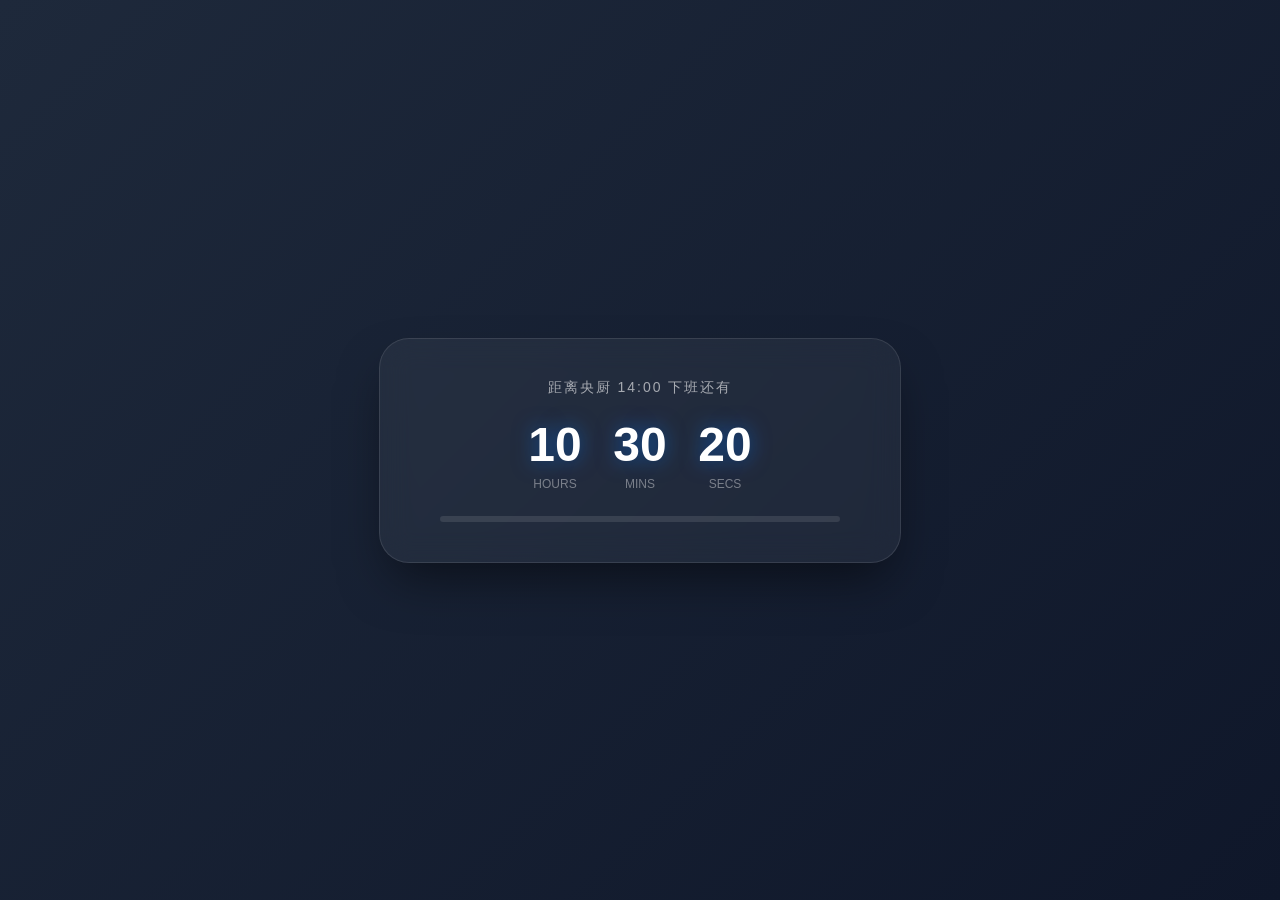
==== index.html @ 9012b79a "Add files via upload" ====
<!DOCTYPE html>
<html lang="zh-CN">
<head>
    <meta charset="UTF-8">
    <meta name="viewport" content="width=device-width, initial-scale=1.0">
    <style>
        :root {
            --primary-color: #007AFF;
            --success-color: #34C759;
            --danger-color: #FF3B30;
            --bg-gradient: linear-gradient(135deg, #1e293b 0%, #0f172a 100%);
        }

        body {
            font-family: -apple-system, BlinkMacSystemFont, "Segoe UI", Roboto, sans-serif;
            display: flex;
            justify-content: center;
            align-items: center;
            height: 100vh;
            margin: 0;
            background: var(--bg-gradient);
            color: white;
            overflow: hidden;
        }

        .container {
            position: relative;
            background: rgba(255, 255, 255, 0.05);
            backdrop-filter: blur(15px);
            border: 1px solid rgba(255, 255, 255, 0.1);
            padding: 40px 60px;
            border-radius: 30px;
            text-align: center;
            box-shadow: 0 25px 50px -12px rgba(0, 0, 0, 0.5);
            width: 80%;
            max-width: 400px;
        }

        .header {
            font-size: 14px;
            text-transform: uppercase;
            letter-spacing: 2px;
            color: rgba(255, 255, 255, 0.6);
            margin-bottom: 20px;
        }

        .timer-display {
            display: flex;
            justify-content: center;
            gap: 15px;
            margin-bottom: 25px;
        }

        .time-block {
            display: flex;
            flex-direction: column;
            align-items: center;
            min-width: 70px;
        }

        .num {
            font-size: 48px;
            font-weight: 700;
            font-variant-numeric: tabular-nums; /* 防止数字跳动 */
            text-shadow: 0 0 20px rgba(0, 122, 255, 0.5);
        }

        .unit {
            font-size: 12px;
            color: rgba(255, 255, 255, 0.4);
            margin-top: 5px;
        }

        /* 进度条设计 */
        .progress-container {
            width: 100%;
            height: 6px;
            background: rgba(255, 255, 255, 0.1);
            border-radius: 10px;
            overflow: hidden;
            margin-top: 20px;
        }

        .progress-bar {
            height: 100%;
            width: 0%;
            background: linear-gradient(90deg, #007AFF, #00C7FF);
            transition: width 1s linear;
            box-shadow: 0 0 10px rgba(0, 122, 255, 0.8);
        }

        /* 已下班状态 */
        .status-badge {
            display: inline-block;
            padding: 6px 16px;
            border-radius: 20px;
            font-size: 14px;
            font-weight: 600;
            margin-top: 20px;
            background: rgba(52, 199, 89, 0.2);
            color: var(--success-color);
            border: 1px solid rgba(52, 199, 89, 0.3);
        }

        .off-duty .num { color: var(--success-color); text-shadow: none; }
        .off-duty .progress-bar { background: var(--success-color); }
    </style>
</head>
<body>

    <div class="container" id="card">
        <div class="header" id="title">距离央厨 14:00 下班还有</div>
        
        <div class="timer-display">
            <div class="time-block">
                <div class="num" id="h">00</div>
                <div class="unit">HOURS</div>
            </div>
            <div class="time-block">
                <div class="num" id="m">00</div>
                <div class="unit">MINS</div>
            </div>
            <div class="time-block">
                <div class="num" id="s">00</div>
                <div class="unit">SECS</div>
            </div>
        </div>

        <div class="progress-container">
            <div class="progress-bar" id="bar"></div>
        </div>

        <div id="status" class="status-badge" style="display: none;">已开启下班模式</div>
    </div>

    <script>
        function update() {
            const now = new Date();
            const target = new Date();
            target.setHours(16, 0, 0, 0);

            // 假设工作日从早上 9:00 开始计算进度
            const start = new Date();
            start.setHours(9, 0, 0, 0);

            const diff = target - now;
            const totalWorkTime = target - start;

            if (diff <= 0) {
                document.getElementById('title').innerText = "Working Day Ended";
                document.getElementById('h').innerText = "OFF";
                document.getElementById('m').innerText = "DU";
                document.getElementById('s').innerText = "TY";
                document.getElementById('bar').style.width = "100%";
                document.getElementById('status').style.display = "inline-block";
                document.getElementById('card').classList.add('off-duty');
                return;
            }

            const h = Math.floor(diff / 3600000);
            const m = Math.floor((diff % 3600000) / 60000);
            const s = Math.floor((diff % 60000) / 1000);

            document.getElementById('h').innerText = h.toString().padStart(2, '0');
            document.getElementById('m').innerText = m.toString().padStart(2, '0');
            document.getElementById('s').innerText = s.toString().padStart(2, '0');

            // 计算百分比进度
            const progress = Math.min(100, Math.max(0, ((now - start) / totalWorkTime) * 100));
            document.getElementById('bar').style.width = progress + "%";
        }

        setInterval(update, 1000);
        update();
    </script>
</body>
</html>
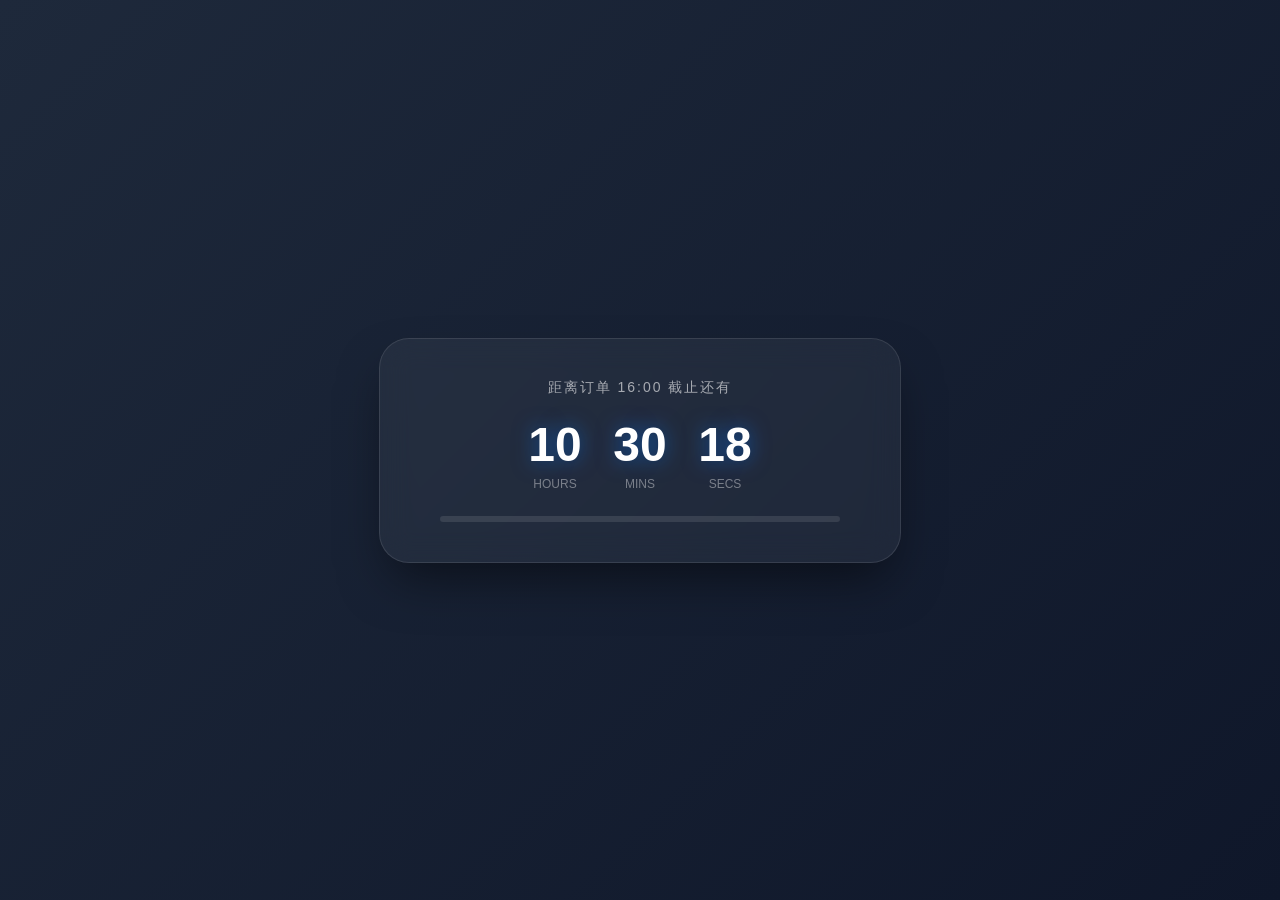
==== commit 15821258: "Update index.html" ====
--- a/index.html
+++ b/index.html
@@ -109,7 +109,7 @@
 <body>
 
     <div class="container" id="card">
-        <div class="header" id="title">距离央厨 14:00 下班还有</div>
+        <div class="header" id="title">距离订单 16:00 截止还有</div>
         
         <div class="timer-display">
             <div class="time-block">
@@ -174,4 +174,5 @@
         update();
     </script>
 </body>
-</html>+
+</html>
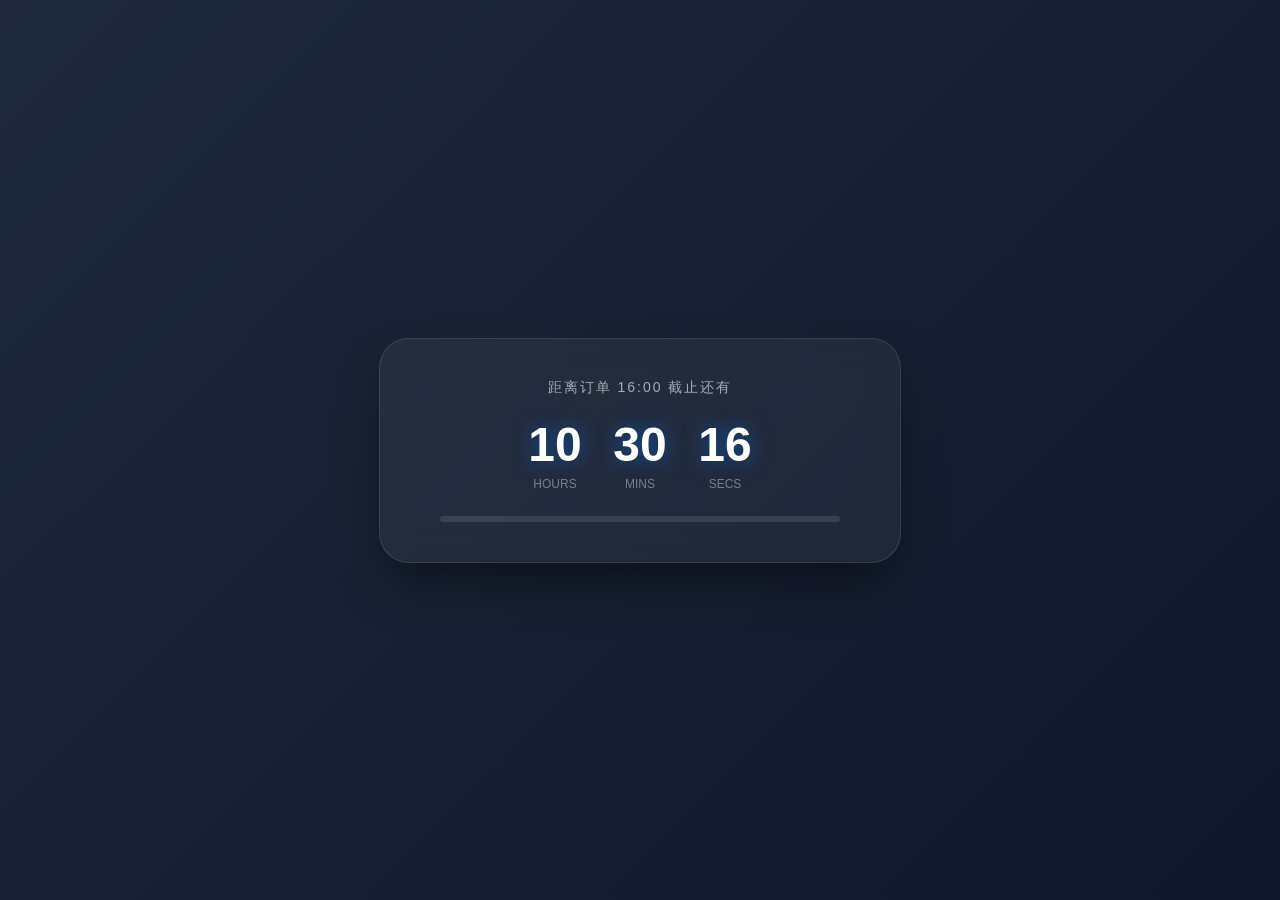
==== commit cf8737a8: "Update index.html" ====
--- a/index.html
+++ b/index.html
@@ -130,7 +130,7 @@
             <div class="progress-bar" id="bar"></div>
         </div>
 
-        <div id="status" class="status-badge" style="display: none;">已开启下班模式</div>
+        <div id="status" class="status-badge" style="display: none;">已超时，仍可下单，下次请注意！</div>
     </div>
 
     <script>
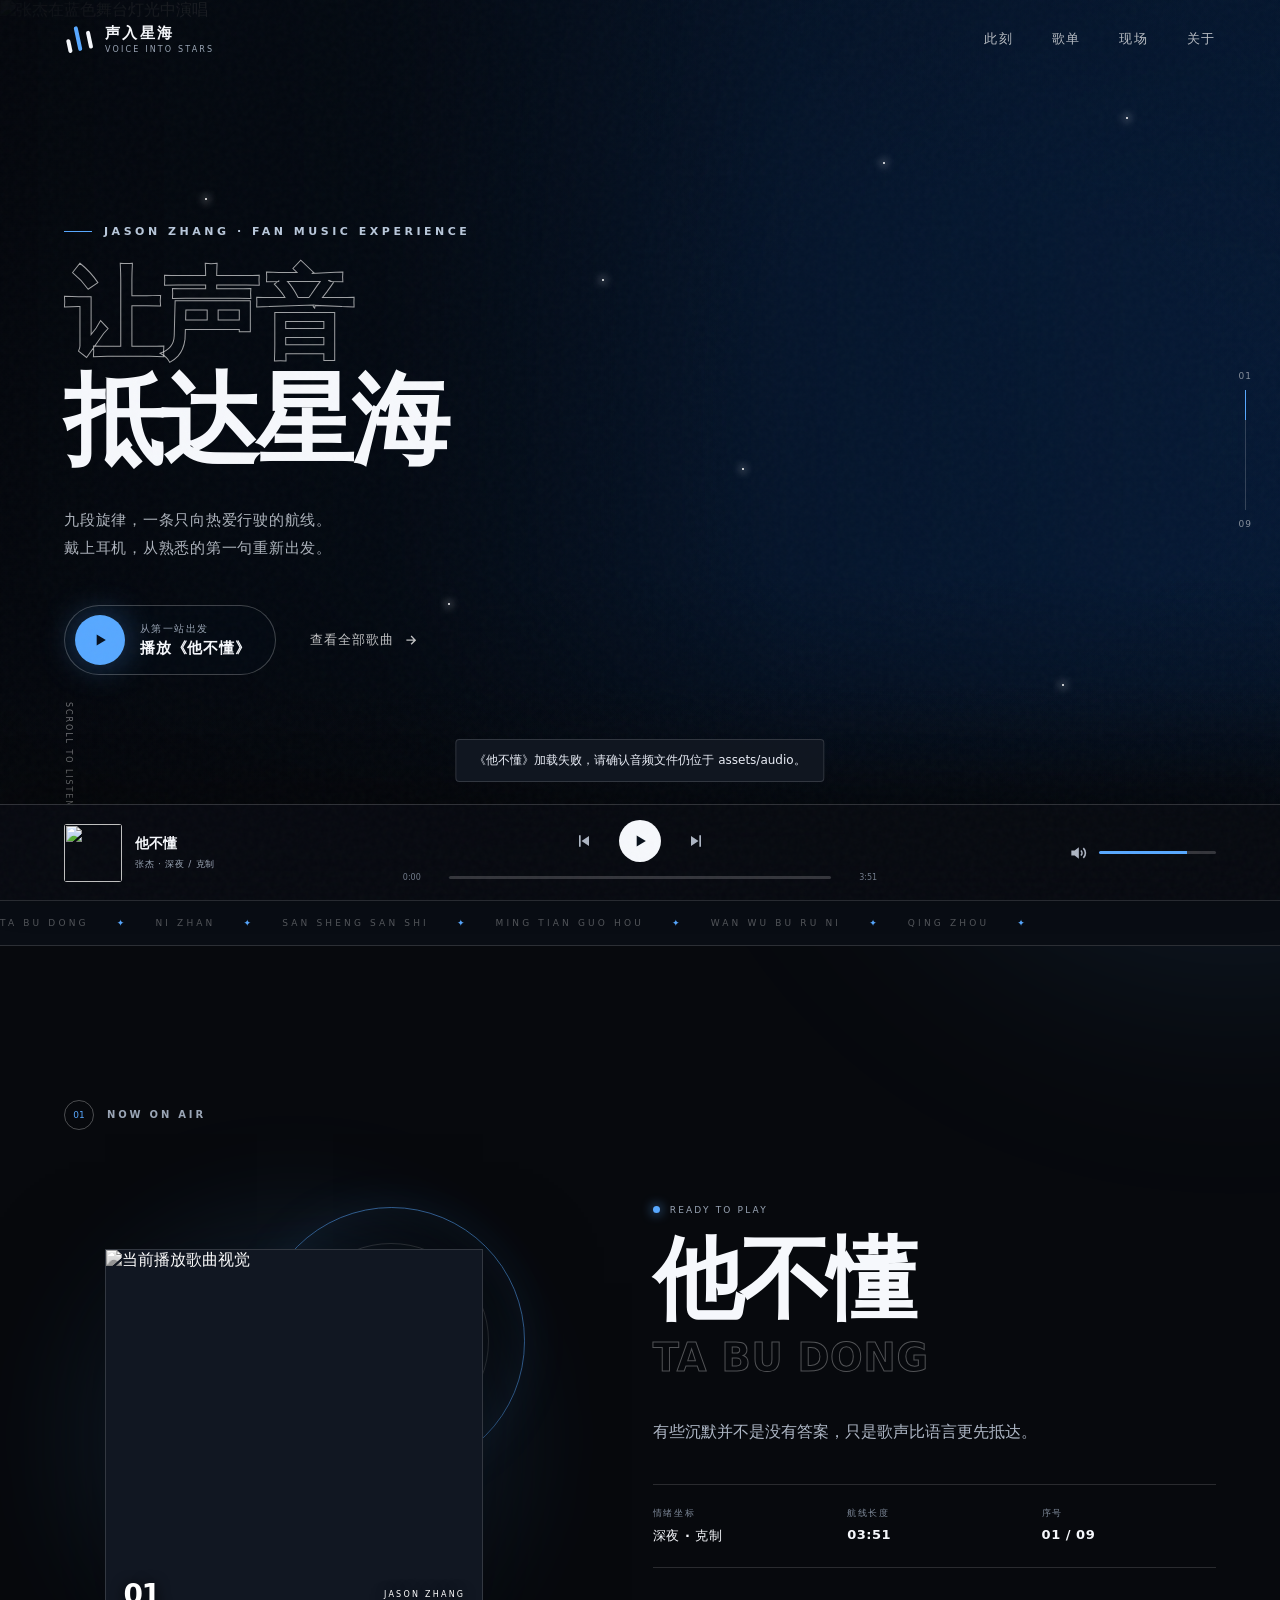
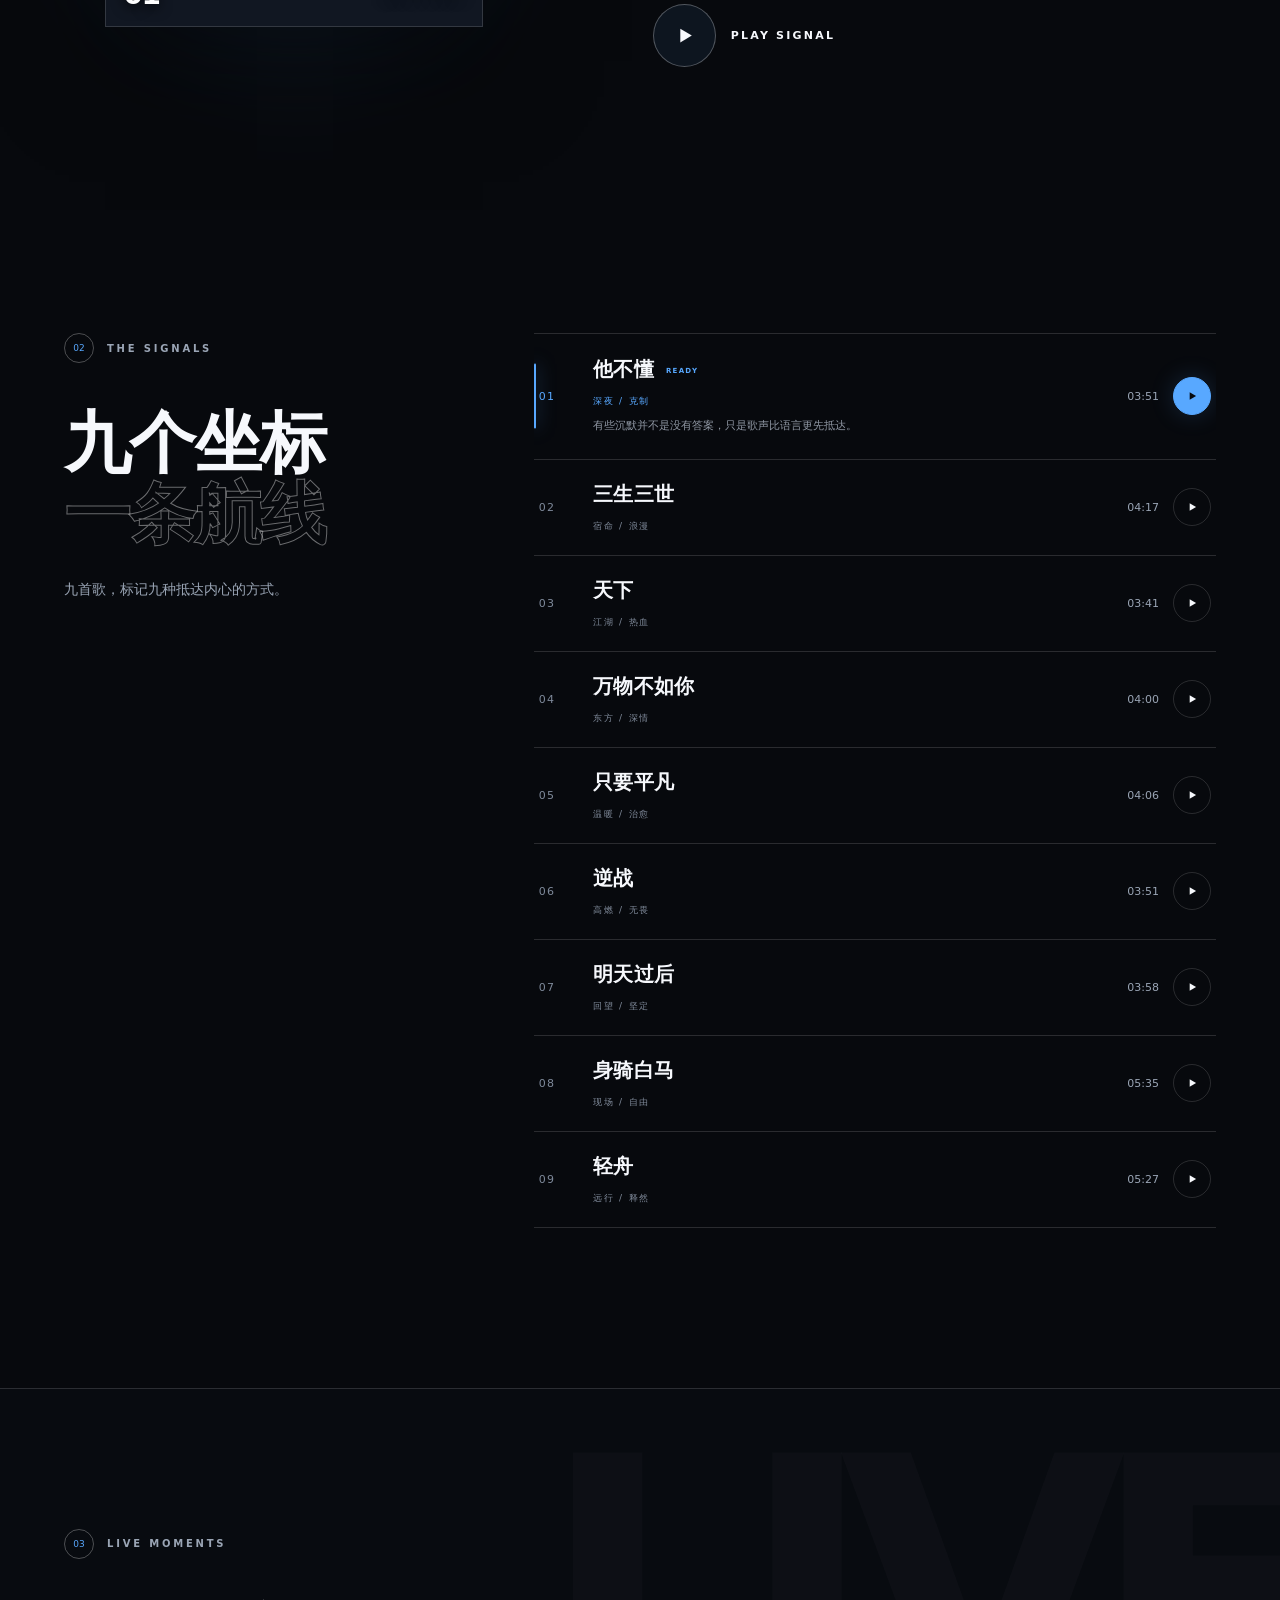
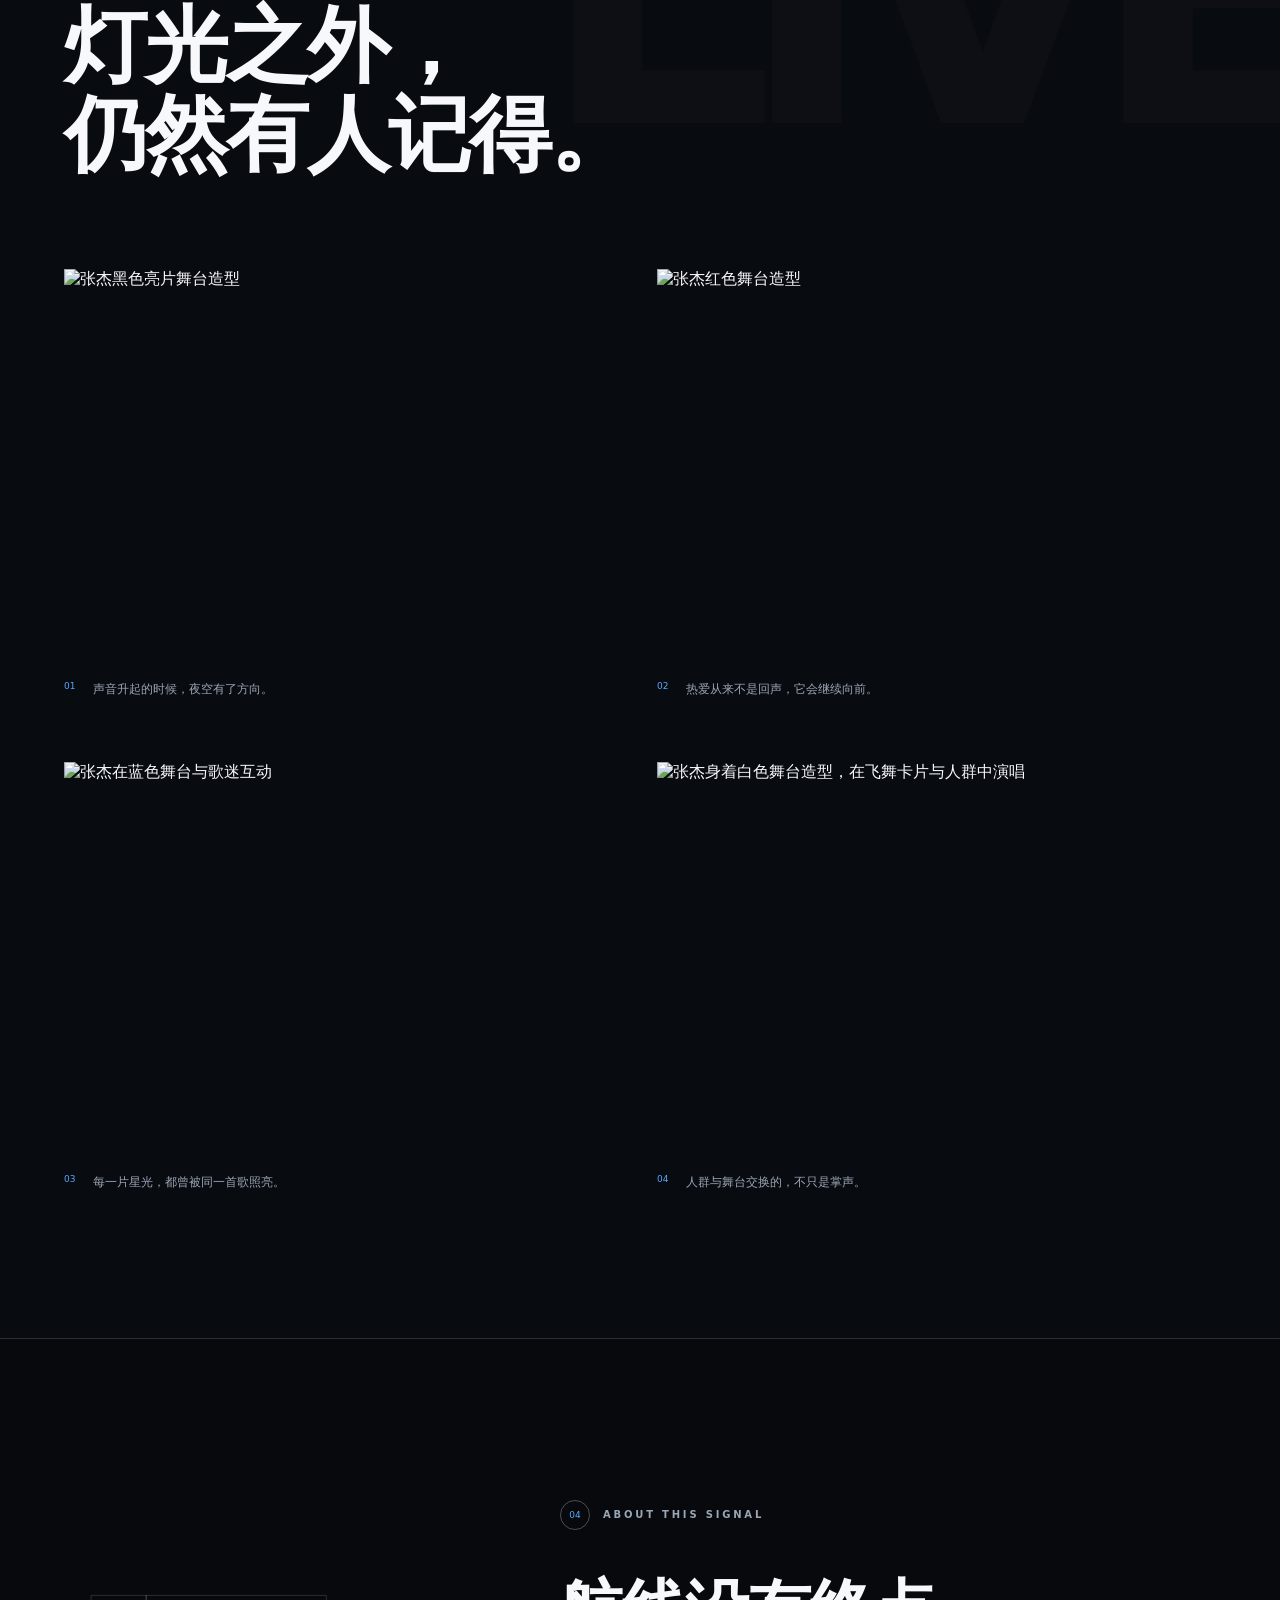
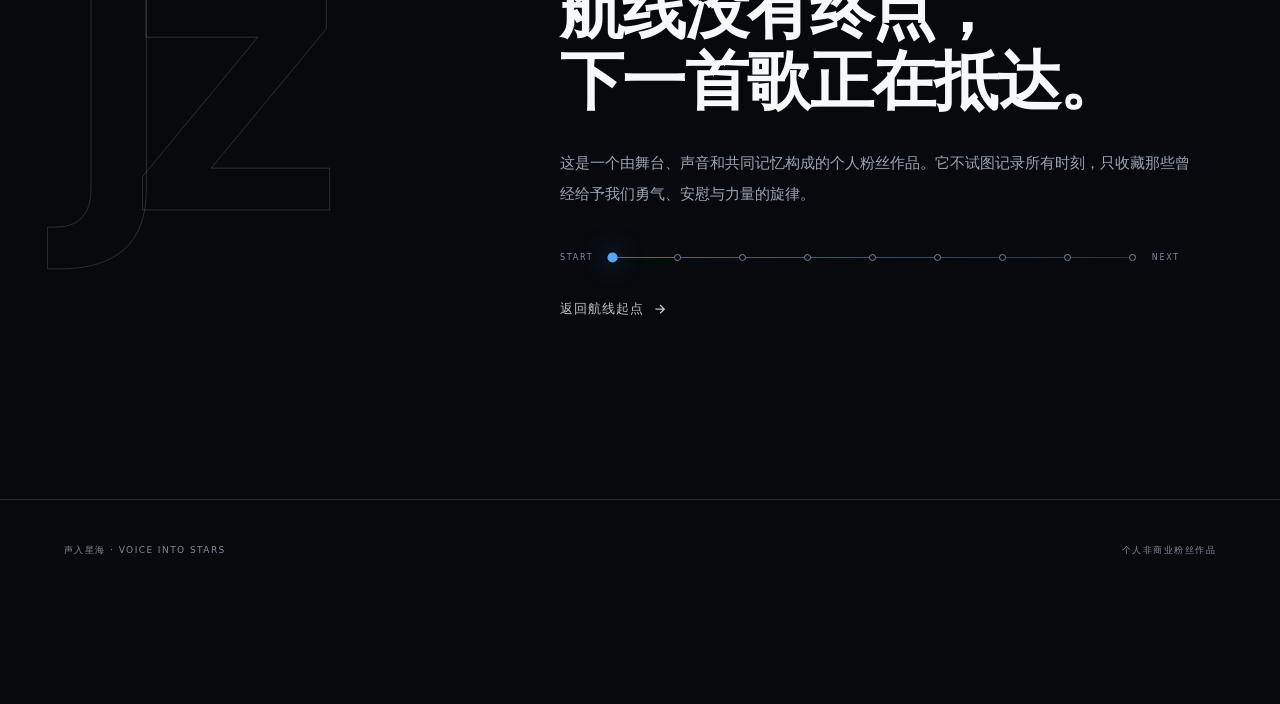
==== commit ac92eeb5: "Add files via upload" ====
--- a/index.html
+++ b/index.html
@@ -1,178 +1,188 @@
-<!DOCTYPE html>
-<html lang="zh-CN">
-<head>
-    <meta charset="UTF-8">
-    <meta name="viewport" content="width=device-width, initial-scale=1.0">
-    <style>
-        :root {
-            --primary-color: #007AFF;
-            --success-color: #34C759;
-            --danger-color: #FF3B30;
-            --bg-gradient: linear-gradient(135deg, #1e293b 0%, #0f172a 100%);
-        }
-
-        body {
-            font-family: -apple-system, BlinkMacSystemFont, "Segoe UI", Roboto, sans-serif;
-            display: flex;
-            justify-content: center;
-            align-items: center;
-            height: 100vh;
-            margin: 0;
-            background: var(--bg-gradient);
-            color: white;
-            overflow: hidden;
-        }
-
-        .container {
-            position: relative;
-            background: rgba(255, 255, 255, 0.05);
-            backdrop-filter: blur(15px);
-            border: 1px solid rgba(255, 255, 255, 0.1);
-            padding: 40px 60px;
-            border-radius: 30px;
-            text-align: center;
-            box-shadow: 0 25px 50px -12px rgba(0, 0, 0, 0.5);
-            width: 80%;
-            max-width: 400px;
-        }
-
-        .header {
-            font-size: 14px;
-            text-transform: uppercase;
-            letter-spacing: 2px;
-            color: rgba(255, 255, 255, 0.6);
-            margin-bottom: 20px;
-        }
-
-        .timer-display {
-            display: flex;
-            justify-content: center;
-            gap: 15px;
-            margin-bottom: 25px;
-        }
-
-        .time-block {
-            display: flex;
-            flex-direction: column;
-            align-items: center;
-            min-width: 70px;
-        }
-
-        .num {
-            font-size: 48px;
-            font-weight: 700;
-            font-variant-numeric: tabular-nums; /* 防止数字跳动 */
-            text-shadow: 0 0 20px rgba(0, 122, 255, 0.5);
-        }
-
-        .unit {
-            font-size: 12px;
-            color: rgba(255, 255, 255, 0.4);
-            margin-top: 5px;
-        }
-
-        /* 进度条设计 */
-        .progress-container {
-            width: 100%;
-            height: 6px;
-            background: rgba(255, 255, 255, 0.1);
-            border-radius: 10px;
-            overflow: hidden;
-            margin-top: 20px;
-        }
-
-        .progress-bar {
-            height: 100%;
-            width: 0%;
-            background: linear-gradient(90deg, #007AFF, #00C7FF);
-            transition: width 1s linear;
-            box-shadow: 0 0 10px rgba(0, 122, 255, 0.8);
-        }
-
-        /* 已下班状态 */
-        .status-badge {
-            display: inline-block;
-            padding: 6px 16px;
-            border-radius: 20px;
-            font-size: 14px;
-            font-weight: 600;
-            margin-top: 20px;
-            background: rgba(52, 199, 89, 0.2);
-            color: var(--success-color);
-            border: 1px solid rgba(52, 199, 89, 0.3);
-        }
-
-        .off-duty .num { color: var(--success-color); text-shadow: none; }
-        .off-duty .progress-bar { background: var(--success-color); }
-    </style>
-</head>
-<body>
-
-    <div class="container" id="card">
-        <div class="header" id="title">距离订单 16:00 截止还有</div>
-        
-        <div class="timer-display">
-            <div class="time-block">
-                <div class="num" id="h">00</div>
-                <div class="unit">HOURS</div>
-            </div>
-            <div class="time-block">
-                <div class="num" id="m">00</div>
-                <div class="unit">MINS</div>
-            </div>
-            <div class="time-block">
-                <div class="num" id="s">00</div>
-                <div class="unit">SECS</div>
-            </div>
-        </div>
-
-        <div class="progress-container">
-            <div class="progress-bar" id="bar"></div>
-        </div>
-
-        <div id="status" class="status-badge" style="display: none;">已超时，仍可下单，下次请注意！</div>
-    </div>
-
-    <script>
-        function update() {
-            const now = new Date();
-            const target = new Date();
-            target.setHours(16, 0, 0, 0);
-
-            // 假设工作日从早上 9:00 开始计算进度
-            const start = new Date();
-            start.setHours(9, 0, 0, 0);
-
-            const diff = target - now;
-            const totalWorkTime = target - start;
-
-            if (diff <= 0) {
-                document.getElementById('title').innerText = "Working Day Ended";
-                document.getElementById('h').innerText = "OFF";
-                document.getElementById('m').innerText = "DU";
-                document.getElementById('s').innerText = "TY";
-                document.getElementById('bar').style.width = "100%";
-                document.getElementById('status').style.display = "inline-block";
-                document.getElementById('card').classList.add('off-duty');
-                return;
-            }
-
-            const h = Math.floor(diff / 3600000);
-            const m = Math.floor((diff % 3600000) / 60000);
-            const s = Math.floor((diff % 60000) / 1000);
-
-            document.getElementById('h').innerText = h.toString().padStart(2, '0');
-            document.getElementById('m').innerText = m.toString().padStart(2, '0');
-            document.getElementById('s').innerText = s.toString().padStart(2, '0');
-
-            // 计算百分比进度
-            const progress = Math.min(100, Math.max(0, ((now - start) / totalWorkTime) * 100));
-            document.getElementById('bar').style.width = progress + "%";
-        }
-
-        setInterval(update, 1000);
-        update();
-    </script>
-</body>
-
-</html>
+<!doctype html>
+<html lang="zh-CN">
+  <head>
+    <meta charset="UTF-8" />
+    <meta name="viewport" content="width=device-width, initial-scale=1.0" />
+    <meta name="theme-color" content="#07090d" />
+    <meta name="description" content="声入星海——张杰个人非商业粉丝音乐体验。" />
+    <title>声入星海 · 张杰音乐体验</title>
+    <link rel="icon" href="assets/favicon.svg" type="image/svg+xml" />
+    <link rel="stylesheet" href="styles.css" />
+  </head>
+  <body>
+    <svg class="svg-sprite" aria-hidden="true">
+      <symbol id="i-play" viewBox="0 0 24 24"><path d="M8 5.4v13.2L19 12 8 5.4Z" /></symbol>
+      <symbol id="i-pause" viewBox="0 0 24 24"><path d="M7 5h4v14H7V5Zm6 0h4v14h-4V5Z" /></symbol>
+      <symbol id="i-prev" viewBox="0 0 24 24"><path d="M6 5h2v14H6V5Zm3 7 9-6v12l-9-6Z" /></symbol>
+      <symbol id="i-next" viewBox="0 0 24 24"><path d="M16 5h2v14h-2V5Zm-10 1 9 6-9 6V6Z" /></symbol>
+      <symbol id="i-volume" viewBox="0 0 24 24"><path d="M4 9h4l5-4v14l-5-4H4V9Zm12.2-.7a5.2 5.2 0 0 1 0 7.4l-1.4-1.4a3.2 3.2 0 0 0 0-4.6l1.4-1.4Zm2.9-2.9a9.3 9.3 0 0 1 0 13.2l-1.4-1.4a7.3 7.3 0 0 0 0-10.4l1.4-1.4Z" /></symbol>
+      <symbol id="i-muted" viewBox="0 0 24 24"><path d="M4 9h4l5-4v14l-5-4H4V9Zm11.2.2 1.4-1.4 2.2 2.2L21 7.8l1.4 1.4-2.2 2.2 2.2 2.2L21 15l-2.2-2.2-2.2 2.2-1.4-1.4 2.2-2.2-2.2-2.2Z" /></symbol>
+      <symbol id="i-arrow" viewBox="0 0 24 24"><path d="M5 11h10.6l-4.3-4.3 1.4-1.4 6.7 6.7-6.7 6.7-1.4-1.4 4.3-4.3H5v-2Z" /></symbol>
+      <symbol id="i-menu" viewBox="0 0 24 24"><path d="M4 6h16v2H4V6Zm0 5h16v2H4v-2Zm0 5h16v2H4v-2Z" /></symbol>
+      <symbol id="i-close" viewBox="0 0 24 24"><path d="m6.4 5 5.6 5.6L17.6 5 19 6.4 13.4 12l5.6 5.6-1.4 1.4-5.6-5.6L6.4 19 5 17.6l5.6-5.6L5 6.4 6.4 5Z" /></symbol>
+    </svg>
+
+    <div class="page-noise" aria-hidden="true"></div>
+    <div class="ambient-glow" aria-hidden="true"></div>
+    <canvas class="sound-wave" id="sound-wave" aria-hidden="true"></canvas>
+
+    <header class="site-header" id="top">
+      <a class="brand" href="#top" aria-label="返回首页">
+        <span class="brand-mark" aria-hidden="true"><i></i><i></i><i></i></span>
+        <span><strong>声入星海</strong><small>VOICE INTO STARS</small></span>
+      </a>
+      <button class="menu-toggle icon-button" type="button" aria-label="打开导航" aria-expanded="false">
+        <svg><use href="#i-menu"></use></svg>
+      </button>
+      <nav class="site-nav" aria-label="主导航">
+        <a href="#now-playing">此刻</a>
+        <a href="#playlist">歌单</a>
+        <a href="#live">现场</a>
+        <a href="#about">关于</a>
+      </nav>
+    </header>
+
+    <main>
+      <section class="hero" aria-labelledby="hero-title">
+        <picture class="hero-media">
+          <source media="(max-width: 700px)" srcset="assets/images/optimized/portrait-mobile-720.webp 720w, assets/images/optimized/portrait-mobile-1080.webp 1080w" sizes="100vw" />
+          <img src="assets/images/optimized/hero-blue-1920.webp" srcset="assets/images/optimized/hero-blue-1280.webp 1280w, assets/images/optimized/hero-blue-1920.webp 1920w" sizes="100vw" width="3882" height="2428" fetchpriority="high" alt="张杰在蓝色舞台灯光中演唱" />
+        </picture>
+        <div class="hero-shade" aria-hidden="true"></div>
+        <div class="hero-stars" aria-hidden="true"><i></i><i></i><i></i><i></i><i></i><i></i><i></i></div>
+        <div class="hero-content">
+          <p class="eyebrow reveal">JASON ZHANG · FAN MUSIC EXPERIENCE</p>
+          <h1 id="hero-title" class="reveal"><span>让声音</span><br />抵达星海</h1>
+          <p class="hero-copy reveal">九段旋律，一条只向热爱行驶的航线。<br />戴上耳机，从熟悉的第一句重新出发。</p>
+          <div class="hero-actions reveal">
+            <button class="primary-action" id="hero-play" type="button">
+              <span class="play-orbit"><svg><use href="#i-play"></use></svg></span>
+              <span><small>从第一站出发</small><strong>播放《他不懂》</strong></span>
+            </button>
+            <a class="text-link" href="#playlist">查看全部歌曲 <svg><use href="#i-arrow"></use></svg></a>
+          </div>
+        </div>
+        <div class="hero-index" aria-hidden="true"><span>01</span><i></i><span>09</span></div>
+        <a class="scroll-hint" href="#now-playing"><span>SCROLL TO LISTEN</span><i></i></a>
+      </section>
+
+      <div class="signal-strip" aria-hidden="true">
+        <div><span>TA BU DONG</span><i>✦</i><span>NI ZHAN</span><i>✦</i><span>SAN SHENG SAN SHI</span><i>✦</i><span>MING TIAN GUO HOU</span><i>✦</i><span>WAN WU BU RU NI</span><i>✦</i><span>QING ZHOU</span><i>✦</i></div>
+      </div>
+
+      <section class="now-section section-shell" id="now-playing">
+        <div class="section-kicker reveal"><span>01</span><p>NOW ON AIR</p></div>
+        <div class="now-layout">
+          <div class="now-art-wrap reveal">
+            <div class="art-halo" aria-hidden="true"></div>
+            <figure class="now-art">
+              <img id="now-cover" src="assets/images/optimized/portrait-bw-960.webp" width="5464" height="8192" decoding="async" alt="当前播放歌曲视觉" />
+              <figcaption><span id="cover-index">01</span><small>JASON ZHANG</small></figcaption>
+            </figure>
+            <div class="vinyl-ring" aria-hidden="true"><i></i><i></i><i></i></div>
+          </div>
+
+          <div class="now-copy reveal">
+            <p class="status-line"><span class="live-dot"></span><span id="play-status">READY TO PLAY</span></p>
+            <h2 id="now-title">他不懂</h2>
+            <p class="now-en" id="now-en">TA BU DONG</p>
+            <p class="now-description" id="now-description">有些沉默并不是没有答案，只是歌声比语言更先抵达。</p>
+            <div class="now-meta">
+              <div><small>情绪坐标</small><strong id="now-mood">深夜 · 克制</strong></div>
+              <div><small>航线长度</small><strong id="now-duration">03:51</strong></div>
+              <div><small>序号</small><strong id="now-number">01 / 08</strong></div>
+            </div>
+            <button class="giant-play" id="section-play" type="button" aria-label="播放他不懂">
+              <svg><use href="#i-play"></use></svg><span>PLAY SIGNAL</span>
+            </button>
+          </div>
+        </div>
+      </section>
+
+      <section class="playlist-section section-shell" id="playlist">
+        <div class="playlist-heading reveal">
+          <div class="section-kicker"><span>02</span><p>THE SIGNALS</p></div>
+          <h2>九个坐标<br /><em>一条航线</em></h2>
+          <p>九首歌，标记九种抵达内心的方式。</p>
+        </div>
+        <div class="track-list" id="track-list" aria-label="歌曲列表"></div>
+      </section>
+
+      <section class="live-section" id="live" aria-labelledby="live-title">
+        <div class="live-heading section-shell reveal">
+          <div class="section-kicker"><span>03</span><p>LIVE MOMENTS</p></div>
+          <h2 id="live-title">灯光之外，<br />仍然有人记得。</h2>
+        </div>
+        <div class="live-collage section-shell">
+          <figure class="live-frame live-frame-a reveal">
+            <img src="assets/images/optimized/stage-black-1400.webp" width="2048" height="1366" loading="lazy" decoding="async" alt="张杰黑色亮片舞台造型" />
+            <figcaption><span>01</span><p>声音升起的时候，夜空有了方向。</p></figcaption>
+          </figure>
+          <figure class="live-frame live-frame-b reveal">
+            <img src="assets/images/optimized/portrait-red-1080.webp" width="4358" height="6534" loading="lazy" decoding="async" alt="张杰红色舞台造型" />
+            <figcaption><span>02</span><p>热爱从来不是回声，它会继续向前。</p></figcaption>
+          </figure>
+          <figure class="live-frame live-frame-c reveal">
+            <img src="assets/images/optimized/stage-crowd-1400.webp" width="2103" height="1314" loading="lazy" decoding="async" alt="张杰在蓝色舞台与歌迷互动" />
+            <figcaption><span>03</span><p>每一片星光，都曾被同一首歌照亮。</p></figcaption>
+          </figure>
+          <figure class="live-frame live-frame-d reveal">
+            <img src="assets/images/optimized/portrait-cards-1080.webp" width="5464" height="8192" loading="lazy" decoding="async" alt="张杰身着白色舞台造型，在飞舞卡片与人群中演唱" />
+            <figcaption><span>04</span><p>人群与舞台交换的，不只是掌声。</p></figcaption>
+          </figure>
+        </div>
+      </section>
+
+      <section class="about-section section-shell" id="about">
+        <div class="about-mark reveal" aria-hidden="true">JZ</div>
+        <div class="about-copy reveal">
+          <div class="section-kicker"><span>04</span><p>ABOUT THIS SIGNAL</p></div>
+          <h2>航线没有终点，<br />下一首歌正在抵达。</h2>
+          <p>这是一个由舞台、声音和共同记忆构成的个人粉丝作品。它不试图记录所有时刻，只收藏那些曾经给予我们勇气、安慰与力量的旋律。</p>
+          <div class="route-map" aria-label="九首歌曲航线，当前位于第一首">
+            <span class="route-label">START</span>
+            <div class="route-line" aria-hidden="true">
+              <i class="active"></i><i></i><i></i><i></i><i></i><i></i><i></i><i></i><i></i>
+            </div>
+            <span class="route-label">NEXT</span>
+          </div>
+          <a href="#top" class="text-link">返回航线起点 <svg><use href="#i-arrow"></use></svg></a>
+        </div>
+      </section>
+    </main>
+
+    <footer class="site-footer">
+      <p>声入星海 · VOICE INTO STARS</p>
+      <p>个人非商业粉丝作品</p>
+    </footer>
+
+    <aside class="player" aria-label="音乐播放器">
+      <audio id="audio" preload="metadata"></audio>
+      <div class="player-track">
+        <img id="player-cover" src="assets/images/optimized/portrait-bw-960.webp" width="5464" height="8192" decoding="async" alt="" />
+        <div><strong id="player-title">他不懂</strong><small id="player-subtitle">张杰 · 深夜 / 克制</small></div>
+        <span class="equalizer" aria-hidden="true"><i></i><i></i><i></i><i></i></span>
+      </div>
+      <div class="player-center">
+        <div class="player-controls">
+          <button class="icon-button" id="prev" type="button" aria-label="上一首"><svg><use href="#i-prev"></use></svg></button>
+          <button class="main-play" id="main-play" type="button" aria-label="播放"><svg><use href="#i-play"></use></svg></button>
+          <button class="icon-button" id="next" type="button" aria-label="下一首"><svg><use href="#i-next"></use></svg></button>
+          <button class="icon-button mobile-volume-toggle" id="mobile-volume-toggle" type="button" aria-label="打开音量调节" aria-expanded="false"><svg><use href="#i-volume"></use></svg></button>
+        </div>
+        <div class="timeline">
+          <span id="current-time">0:00</span>
+          <input id="progress" type="range" min="0" max="100" value="0" step="0.1" aria-label="播放进度" />
+          <span id="total-time">3:51</span>
+        </div>
+      </div>
+      <div class="player-volume">
+        <button class="icon-button" id="mute" type="button" aria-label="静音"><svg><use href="#i-volume"></use></svg></button>
+        <input id="volume" type="range" min="0" max="1" value="0.75" step="0.01" aria-label="音量" />
+      </div>
+    </aside>
+
+    <div class="toast" id="toast" role="status" aria-live="polite"></div>
+    <script src="app.js"></script>
+  </body>
+</html>
--- a/styles.css
+++ b/styles.css
@@ -0,0 +1,369 @@
+:root {
+  --ink: #07090d;
+  --ink-soft: #0d1119;
+  --panel: #111722;
+  --line: rgba(255, 255, 255, 0.14);
+  --line-strong: rgba(255, 255, 255, 0.28);
+  --text: #f6f8fc;
+  --muted: #9aa5b5;
+  --accent: #58a8ff;
+  --accent-2: #7964ff;
+  --accent-rgb: 88, 168, 255;
+  --player-h: 96px;
+  --page-x: clamp(22px, 5vw, 84px);
+  --max: 1440px;
+  color-scheme: dark;
+  font-family: "PingFang SC", "Noto Sans SC", "Microsoft YaHei", system-ui, sans-serif;
+}
+
+* { box-sizing: border-box; }
+html { scroll-behavior: smooth; background: var(--ink); }
+body {
+  margin: 0;
+  min-width: 320px;
+  overflow-x: hidden;
+  background: var(--ink);
+  color: var(--text);
+  padding-bottom: var(--player-h);
+}
+body.menu-open { overflow: hidden; }
+button, input { font: inherit; }
+button, a { -webkit-tap-highlight-color: transparent; }
+button { color: inherit; }
+a { color: inherit; text-decoration: none; }
+img { display: block; max-width: 100%; }
+svg { width: 1.25em; height: 1.25em; fill: currentColor; }
+::selection { background: var(--accent); color: #07101d; }
+
+.svg-sprite { position: absolute; width: 0; height: 0; overflow: hidden; }
+.page-noise {
+  position: fixed;
+  inset: 0;
+  z-index: 90;
+  pointer-events: none;
+  opacity: 0.035;
+  background-image: url("data:image/svg+xml,%3Csvg viewBox='0 0 180 180' xmlns='http://www.w3.org/2000/svg'%3E%3Cfilter id='n'%3E%3CfeTurbulence type='fractalNoise' baseFrequency='.9' numOctaves='3' stitchTiles='stitch'/%3E%3C/filter%3E%3Crect width='100%25' height='100%25' filter='url(%23n)' opacity='.8'/%3E%3C/svg%3E");
+}
+.ambient-glow {
+  position: fixed;
+  width: 55vw;
+  height: 55vw;
+  right: -24vw;
+  top: 28vh;
+  border-radius: 50%;
+  background: rgba(var(--accent-rgb), 0.12);
+  filter: blur(130px);
+  pointer-events: none;
+  z-index: 0;
+  transition: background 700ms ease;
+}
+.sound-wave {
+  position: fixed;
+  inset: 0;
+  z-index: 0;
+  width: 100%;
+  height: 100%;
+  opacity: 0;
+  pointer-events: none;
+  mix-blend-mode: screen;
+  filter: saturate(1.08);
+  transition: opacity 750ms ease;
+}
+.is-playing .sound-wave { opacity: .68; }
+
+.site-header {
+  position: fixed;
+  inset: 0 0 auto;
+  z-index: 70;
+  height: 78px;
+  display: flex;
+  align-items: center;
+  justify-content: space-between;
+  padding: 0 var(--page-x);
+  border-bottom: 1px solid transparent;
+  transition: background 300ms ease, border-color 300ms ease, height 300ms ease;
+}
+.site-header.scrolled {
+  height: 66px;
+  background: rgba(7, 9, 13, 0.78);
+  border-color: var(--line);
+  backdrop-filter: blur(20px);
+}
+.brand { display: flex; gap: 12px; align-items: center; z-index: 2; }
+.brand-mark { position: relative; width: 29px; height: 29px; transform: rotate(-12deg); }
+.brand-mark i { position: absolute; display: block; width: 4px; border-radius: 5px; background: var(--text); }
+.brand-mark i:nth-child(1) { height: 14px; left: 2px; bottom: 2px; }
+.brand-mark i:nth-child(2) { height: 25px; left: 12px; bottom: 2px; background: var(--accent); }
+.brand-mark i:nth-child(3) { height: 18px; right: 2px; bottom: 2px; }
+.brand strong { display: block; font-size: 15px; letter-spacing: 0.16em; }
+.brand small { display: block; margin-top: 2px; color: var(--muted); font-size: 8px; letter-spacing: 0.27em; }
+.site-nav { display: flex; align-items: center; gap: clamp(24px, 3vw, 52px); }
+.site-nav a { position: relative; color: rgba(255,255,255,.72); font-size: 13px; letter-spacing: .12em; }
+.site-nav a::after { content: ""; position: absolute; left: 0; right: 100%; bottom: -10px; height: 1px; background: var(--accent); transition: right 220ms ease; }
+.site-nav a:hover, .site-nav a:focus-visible { color: #fff; }
+.site-nav a:hover::after, .site-nav a:focus-visible::after { right: 0; }
+.site-header .menu-toggle { display: none; }
+
+.hero { position: relative; min-height: 760px; height: 100svh; isolation: isolate; overflow: hidden; }
+.hero-media, .hero-media img, .hero-shade { position: absolute; inset: 0; width: 100%; height: 100%; }
+.hero-media { z-index: -3; background: #061b38; }
+.hero-media img { object-fit: cover; object-position: center right; filter: saturate(.88) contrast(1.04); animation: hero-in 1.3s cubic-bezier(.2,.7,.2,1) both; }
+.hero-shade {
+  z-index: -2;
+  background:
+    linear-gradient(90deg, rgba(4,7,12,.97) 0%, rgba(4,7,12,.82) 30%, rgba(4,7,12,.28) 62%, rgba(4,7,12,.08) 100%),
+    linear-gradient(0deg, rgba(4,7,12,.86), transparent 36%),
+    radial-gradient(circle at 76% 48%, transparent 0 22%, rgba(3,9,18,.28) 63%);
+}
+.hero::after { content: ""; position: absolute; inset: auto 0 0; height: 24%; background: linear-gradient(transparent, var(--ink)); z-index: -1; }
+.hero-content { position: relative; z-index: 2; display: flex; flex-direction: column; justify-content: center; width: min(760px, 50vw); height: 100%; padding: 100px 0 100px var(--page-x); }
+.eyebrow { margin: 0 0 25px; color: #b9c8db; font-size: 11px; font-weight: 650; letter-spacing: .32em; }
+.eyebrow::before { content: ""; display: inline-block; width: 28px; height: 1px; margin: 0 12px 3px 0; background: var(--accent); }
+.hero h1 { margin: 0; font-size: clamp(68px, 7.7vw, 126px); line-height: 1.06; letter-spacing: -.035em; font-weight: 850; text-wrap: nowrap; }
+.hero h1 span { color: transparent; -webkit-text-stroke: 1px rgba(255,255,255,.62); }
+.hero-copy { margin: 34px 0 0; max-width: 520px; color: rgba(239,245,255,.72); font-size: clamp(15px, 1.15vw, 18px); line-height: 1.9; letter-spacing: .05em; }
+.hero-actions { display: flex; align-items: center; gap: 34px; margin-top: 42px; }
+.primary-action { display: inline-flex; align-items: center; gap: 15px; min-height: 70px; padding: 9px 25px 9px 10px; border: 1px solid rgba(255,255,255,.23); border-radius: 999px; background: rgba(7,14,26,.38); backdrop-filter: blur(15px); cursor: pointer; transition: transform 200ms ease, border-color 200ms ease, background 200ms ease; }
+.primary-action:hover { transform: translateY(-2px); border-color: rgba(255,255,255,.55); background: rgba(7,14,26,.62); }
+.primary-action small, .primary-action strong { display: block; text-align: left; }
+.primary-action small { margin-bottom: 3px; color: var(--muted); font-size: 10px; letter-spacing: .14em; }
+.primary-action strong { font-size: 15px; letter-spacing: .05em; }
+.play-orbit { display: grid; place-items: center; width: 50px; height: 50px; border-radius: 50%; color: #07111f; background: var(--accent); box-shadow: 0 0 35px rgba(var(--accent-rgb),.35); }
+.text-link { display: inline-flex; align-items: center; gap: 8px; color: rgba(255,255,255,.75); font-size: 13px; letter-spacing: .08em; }
+.text-link svg { transition: transform 200ms ease; }
+.text-link:hover svg { transform: translateX(5px); }
+.hero-index { position: absolute; top: 50%; right: 28px; display: flex; flex-direction: column; align-items: center; gap: 9px; transform: translateY(-50%); color: rgba(255,255,255,.52); font-size: 9px; letter-spacing: .12em; }
+.hero-index i { width: 1px; height: 120px; background: linear-gradient(var(--accent) 25%, rgba(255,255,255,.18) 25%); }
+.scroll-hint { position: absolute; left: var(--page-x); bottom: 36px; z-index: 3; display: flex; align-items: center; gap: 14px; color: rgba(255,255,255,.42); font-size: 8px; letter-spacing: .24em; writing-mode: vertical-rl; }
+.scroll-hint i { width: 1px; height: 42px; background: rgba(255,255,255,.35); overflow: hidden; }
+.hero-stars i { position: absolute; z-index: 1; width: 2px; height: 2px; border-radius: 50%; background: white; box-shadow: 0 0 9px 2px rgba(255,255,255,.45); animation: twinkle 3.5s ease-in-out infinite; }
+.hero-stars i:nth-child(1) { top: 22%; left: 16%; }.hero-stars i:nth-child(2) { top: 31%; left: 47%; animation-delay: -1s; }.hero-stars i:nth-child(3) { top: 18%; left: 69%; animation-delay: -.3s; }.hero-stars i:nth-child(4) { top: 67%; left: 35%; animation-delay: -1.7s; }.hero-stars i:nth-child(5) { top: 52%; left: 58%; animation-delay: -2.4s; }.hero-stars i:nth-child(6) { top: 76%; left: 83%; animation-delay: -.8s; }.hero-stars i:nth-child(7) { top: 13%; left: 88%; animation-delay: -2s; }
+
+.signal-strip { position: relative; z-index: 2; overflow: hidden; padding: 17px 0; border-block: 1px solid var(--line); background: #090d14; color: rgba(255,255,255,.3); white-space: nowrap; }
+.signal-strip div { display: flex; width: max-content; align-items: center; gap: 28px; font-size: 9px; letter-spacing: .35em; animation: marquee 32s linear infinite; }
+.signal-strip i { color: var(--accent); font-style: normal; }
+
+.section-shell { position: relative; z-index: 1; width: min(var(--max), 100%); margin: 0 auto; padding-inline: var(--page-x); }
+.section-kicker { display: flex; align-items: center; gap: 13px; }
+.section-kicker span { display: grid; place-items: center; width: 30px; height: 30px; border: 1px solid var(--line-strong); border-radius: 50%; color: var(--accent); font-size: 9px; }
+.section-kicker p { margin: 0; color: var(--muted); font-size: 10px; font-weight: 650; letter-spacing: .28em; }
+
+.now-section { padding-top: clamp(100px, 12vw, 180px); padding-bottom: clamp(120px, 13vw, 200px); }
+.now-layout { display: grid; grid-template-columns: minmax(340px, .9fr) minmax(420px, 1.1fr); align-items: center; gap: clamp(70px, 10vw, 160px); margin-top: 75px; }
+.now-art-wrap { position: relative; width: min(100%, 520px); aspect-ratio: 1; }
+.now-art { position: relative; z-index: 2; width: 82%; height: 82%; margin: 9%; overflow: hidden; border: 1px solid var(--line); background: var(--panel); box-shadow: 0 34px 100px rgba(0,0,0,.5); }
+.now-art img { width: 100%; height: 100%; object-fit: cover; object-position: center 18%; filter: grayscale(1) contrast(1.05); transition: opacity 300ms ease, filter 500ms ease; }
+.now-art figcaption { position: absolute; inset: auto 17px 15px; display: flex; align-items: center; justify-content: space-between; color: white; text-shadow: 0 2px 14px #000; }
+.now-art figcaption span { font-size: 28px; font-weight: 760; letter-spacing: -.05em; }
+.now-art figcaption small { font-size: 8px; letter-spacing: .28em; }
+.vinyl-ring { position: absolute; z-index: 1; top: 0; right: 0; width: 58%; height: 58%; border: 1px solid rgba(var(--accent-rgb),.55); border-radius: 50%; box-shadow: inset 0 0 40px rgba(var(--accent-rgb),.08), 0 0 50px rgba(var(--accent-rgb),.08); transition: border-color 400ms ease; }
+.vinyl-ring::before, .vinyl-ring::after, .vinyl-ring i { content: ""; position: absolute; inset: 13%; border: 1px solid var(--line); border-radius: 50%; }
+.vinyl-ring::after { inset: 28%; }.vinyl-ring i:nth-child(1) { inset: 42%; background: var(--accent); border: 0; box-shadow: 0 0 24px rgba(var(--accent-rgb),.5); }
+.vinyl-ring i:nth-child(2) { inset: 20%; border-style: dashed; }.vinyl-ring i:nth-child(3) { inset: 34%; }
+.is-playing .vinyl-ring { animation: spin 8s linear infinite; }
+.art-halo { position: absolute; inset: 10%; border-radius: 50%; background: rgba(var(--accent-rgb),.2); filter: blur(70px); transition: background 500ms ease; }
+.status-line { display: flex; align-items: center; gap: 10px; margin: 0 0 20px; color: var(--muted); font-size: 9px; letter-spacing: .24em; }
+.live-dot { width: 7px; height: 7px; border-radius: 50%; background: var(--accent); box-shadow: 0 0 12px var(--accent); }
+.is-playing .live-dot { animation: pulse 1.4s ease-in-out infinite; }
+.now-copy h2 { margin: 0; font-size: clamp(62px, 7vw, 112px); line-height: 1; letter-spacing: -.03em; }
+.now-en { margin: 11px 0 0; color: transparent; -webkit-text-stroke: 1px rgba(255,255,255,.3); font-size: clamp(25px, 3vw, 45px); font-weight: 800; letter-spacing: .02em; }
+.now-description { max-width: 570px; margin: 36px 0; color: #aeb7c5; font-size: 16px; line-height: 2; }
+.now-meta { display: grid; grid-template-columns: repeat(3, 1fr); gap: 20px; padding: 22px 0; border-block: 1px solid var(--line); }
+.now-meta small, .now-meta strong { display: block; }
+.now-meta small { margin-bottom: 7px; color: #7d8898; font-size: 9px; letter-spacing: .18em; }
+.now-meta strong { font-size: 13px; font-weight: 560; letter-spacing: .04em; }
+.giant-play { display: inline-flex; align-items: center; gap: 15px; margin-top: 36px; padding: 0; border: 0; background: transparent; cursor: pointer; color: var(--text); font-size: 11px; font-weight: 700; letter-spacing: .2em; }
+.giant-play svg { box-sizing: content-box; width: 25px; height: 25px; padding: 18px; border: 1px solid var(--line-strong); border-radius: 50%; background: rgba(var(--accent-rgb),.08); transition: background 200ms ease, transform 200ms ease; }
+.giant-play:hover svg { transform: scale(1.06); background: var(--accent); color: var(--ink); }
+
+.playlist-section { display: grid; grid-template-columns: minmax(280px, .7fr) minmax(520px, 1.3fr); gap: clamp(50px, 8vw, 130px); padding-top: 95px; padding-bottom: 160px; }
+.playlist-heading { position: sticky; top: 120px; align-self: start; }
+.playlist-heading h2 { margin: 45px 0 26px; font-size: clamp(50px, 5.2vw, 84px); line-height: 1.08; letter-spacing: -.025em; }
+.playlist-heading h2 em { color: transparent; font-style: normal; -webkit-text-stroke: 1px rgba(255,255,255,.4); }
+.playlist-heading > p { max-width: 330px; color: var(--muted); font-size: 14px; line-height: 1.8; }
+.track-list { border-top: 1px solid var(--line); }
+.track-row { position: relative; display: grid; grid-template-columns: 54px 1fr auto 52px; align-items: center; min-height: 96px; border: 0; border-bottom: 1px solid var(--line); width: 100%; padding: 12px 5px; text-align: left; color: var(--text); background: transparent; cursor: pointer; overflow: hidden; transition: min-height 280ms ease; }
+.track-row::before { content: ""; position: absolute; inset: 0 100% 0 0; background: linear-gradient(90deg, rgba(var(--row-rgb),.16), rgba(var(--row-rgb),.035) 62%, transparent); transition: inset 300ms ease; }
+.track-row::after { content: ""; position: absolute; left: 0; top: 50%; width: 2px; height: 0; border-radius: 2px; background: var(--row-accent); box-shadow: 0 0 18px rgba(var(--row-rgb),.65); transform: translateY(-50%); transition: height 260ms ease; }
+.track-row:hover::before, .track-row.active::before { inset-right: 0; }
+.track-row:hover::after, .track-row.active::after { height: 52%; }
+.track-row.active { min-height: 126px; }
+.track-index { position: relative; color: #7f8a9b; font-size: 11px; letter-spacing: .12em; }
+.track-name { position: relative; }
+.track-name strong { display: block; margin-bottom: 6px; font-size: 20px; font-weight: 620; letter-spacing: .02em; }
+.track-name small { color: #808b9b; font-size: 9px; letter-spacing: .2em; }
+.track-brief { display: block; max-width: 520px; max-height: 0; margin-top: 0; overflow: hidden; color: #aeb7c5; font-size: 11px; line-height: 1.7; opacity: 0; transform: translateY(5px); transition: max-height 280ms ease, margin-top 280ms ease, opacity 220ms ease, transform 280ms ease; }
+.track-row.active .track-brief { max-height: 38px; margin-top: 9px; opacity: .82; transform: translateY(0); }
+.track-time { position: relative; color: var(--muted); font-size: 11px; font-variant-numeric: tabular-nums; }
+.row-play { position: relative; display: grid; place-items: center; justify-self: end; width: 38px; height: 38px; border: 1px solid var(--line); border-radius: 50%; }
+.row-play svg { width: 14px; }
+.row-eq { display: none; align-items: end; gap: 2px; height: 14px; }
+.row-eq i { display: block; width: 2px; height: 30%; background: var(--ink); animation: eq .7s ease-in-out infinite alternate; }
+.row-eq i:nth-child(2) { animation-delay: -.45s; }.row-eq i:nth-child(3) { animation-delay: -.2s; }.row-eq i:nth-child(4) { animation-delay: -.58s; }
+.track-row.active .track-index, .track-row.active .track-name small { color: var(--row-accent); }
+.track-row.active .row-play { color: var(--ink); border-color: var(--row-accent); background: var(--row-accent); box-shadow: 0 0 24px rgba(var(--row-rgb),.18); }
+.track-row.active .track-name strong::after { content: "READY"; display: inline-block; margin-left: 12px; color: var(--row-accent); font-size: 7px; letter-spacing: .18em; vertical-align: middle; }
+.is-playing .track-row.active .track-name strong::after { content: "ON AIR"; }
+.is-playing .track-row.active .row-play svg { display: none; }
+.is-playing .track-row.active .row-eq { display: flex; }
+
+.live-section { position: relative; padding: 140px 0 145px; overflow: hidden; background: rgba(9,12,18,.78); border-block: 1px solid var(--line); }
+.live-section::before { content: "LIVE"; position: absolute; top: 20px; right: -2vw; color: rgba(255,255,255,.018); font-size: 29vw; line-height: 1; font-weight: 900; letter-spacing: -.1em; }
+.live-heading { margin-bottom: 90px; }
+.live-heading h2 { margin: 42px 0 0; font-size: clamp(54px, 6.5vw, 102px); line-height: 1.07; letter-spacing: -.025em; }
+.live-collage { display: grid; grid-template-columns: repeat(2, minmax(0, 1fr)); gap: 62px 34px; align-items: start; }
+.live-frame { width: 100%; margin: 0; }
+.live-frame img { width: 100%; height: auto; aspect-ratio: 1.42; object-fit: cover; clip-path: inset(0); filter: saturate(.72); transition: filter 450ms ease, transform 650ms cubic-bezier(.2,.7,.2,1); }
+.live-frame:hover img { filter: saturate(1); transform: scale(1.018); }
+.live-frame figcaption { display: flex; gap: 18px; padding-top: 17px; color: #9ba5b4; font-size: 12px; line-height: 1.7; }
+.live-frame figcaption span { color: var(--accent); font-size: 9px; }
+.live-frame figcaption p { margin: 0; }
+.live-frame-a img { object-position: 36% center; }
+.live-frame-b img { object-position: center 22%; }
+.live-frame-c img { object-position: center; }
+.live-frame-d img { object-position: center 38%; }
+
+.about-section { display: grid; grid-template-columns: .75fr 1.25fr; gap: 8vw; align-items: center; min-height: 760px; padding-top: 120px; padding-bottom: 140px; }
+.about-mark { color: transparent; -webkit-text-stroke: 1px rgba(255,255,255,.15); font-size: clamp(170px, 23vw, 340px); font-weight: 900; letter-spacing: -.15em; line-height: .8; }
+.about-copy h2 { margin: 45px 0 30px; max-width: 780px; font-size: clamp(48px, 5vw, 78px); line-height: 1.12; letter-spacing: -.025em; }
+.about-copy > p { max-width: 630px; margin: 0 0 32px; color: var(--muted); font-size: 15px; line-height: 2.1; }
+.route-map { display: grid; grid-template-columns: auto minmax(180px, 1fr) auto; align-items: center; gap: 16px; max-width: 620px; margin: 42px 0 36px; }
+.route-label { color: #7f8a9b; font-size: 8px; letter-spacing: .22em; }
+.route-line { position: relative; display: flex; align-items: center; justify-content: space-between; }
+.route-line::before { content: ""; position: absolute; left: 3px; right: 3px; top: 50%; height: 1px; background: linear-gradient(90deg, rgba(var(--accent-rgb),.65), rgba(255,255,255,.16)); }
+.route-line i { position: relative; z-index: 1; width: 7px; height: 7px; border: 1px solid #788394; border-radius: 50%; background: var(--ink); transition: border-color 300ms ease, background 300ms ease, transform 300ms ease, box-shadow 300ms ease; }
+.route-line i.active { border-color: var(--accent); background: var(--accent); transform: scale(1.45); box-shadow: 0 0 17px rgba(var(--accent-rgb),.72); }
+.site-footer { display: flex; justify-content: space-between; padding: 35px var(--page-x) 42px; border-top: 1px solid var(--line); color: #7f8a9b; font-size: 9px; letter-spacing: .16em; }
+
+.player { position: fixed; inset: auto 0 0; z-index: 80; display: grid; grid-template-columns: minmax(230px, 1fr) minmax(390px, 1.4fr) minmax(180px, 1fr); align-items: center; height: var(--player-h); padding: 11px var(--page-x); border-top: 1px solid rgba(255,255,255,.16); background: rgba(8,11,17,.89); backdrop-filter: blur(24px) saturate(1.25); box-shadow: 0 -18px 50px rgba(0,0,0,.32); }
+.player-track { min-width: 0; display: flex; align-items: center; gap: 13px; }
+.player-track img { flex: 0 0 auto; width: 58px; height: 58px; border-radius: 3px; object-fit: cover; object-position: center 22%; }
+.player-track > div { min-width: 0; }
+.player-track strong, .player-track small { display: block; overflow: hidden; text-overflow: ellipsis; white-space: nowrap; }
+.player-track strong { margin-bottom: 5px; font-size: 14px; }.player-track small { color: var(--muted); font-size: 9px; letter-spacing: .08em; }
+.equalizer { display: none; align-items: end; gap: 2px; height: 16px; margin-left: 4px; }
+.equalizer i { display: block; width: 2px; height: 30%; background: var(--accent); animation: eq .7s ease-in-out infinite alternate; }
+.equalizer i:nth-child(2) { animation-delay: -.45s; }.equalizer i:nth-child(3) { animation-delay: -.2s; }.equalizer i:nth-child(4) { animation-delay: -.58s; }
+.is-playing .equalizer { display: flex; }
+.player-center { display: flex; flex-direction: column; gap: 8px; }
+.player-controls { display: flex; align-items: center; justify-content: center; gap: 19px; }
+.icon-button { display: grid; place-items: center; border: 0; padding: 0; background: transparent; cursor: pointer; }
+.player .icon-button { width: 32px; height: 32px; color: #aeb6c4; }
+.player .icon-button:hover { color: white; }
+.main-play { display: grid; place-items: center; width: 42px; height: 42px; border: 0; border-radius: 50%; color: #07101a; background: var(--text); cursor: pointer; transition: transform 180ms ease, background 180ms ease; }
+.main-play:hover { transform: scale(1.06); background: var(--accent); }
+.timeline { display: grid; grid-template-columns: 36px 1fr 36px; align-items: center; gap: 10px; color: #737d8d; font-size: 8px; font-variant-numeric: tabular-nums; }
+.timeline span:last-child { text-align: right; }
+input[type="range"] { --value: 0%; appearance: none; width: 100%; height: 15px; margin: 0; background: transparent; cursor: pointer; }
+input[type="range"]::-webkit-slider-runnable-track { height: 3px; border-radius: 3px; background: linear-gradient(90deg, var(--accent) var(--value), rgba(255,255,255,.18) var(--value)); }
+input[type="range"]::-moz-range-track { height: 3px; border-radius: 3px; background: rgba(255,255,255,.18); }
+input[type="range"]::-moz-range-progress { height: 3px; background: var(--accent); }
+input[type="range"]::-webkit-slider-thumb { appearance: none; width: 10px; height: 10px; margin-top: -3.5px; border-radius: 50%; background: white; opacity: 0; transition: opacity 150ms; }
+input[type="range"]::-moz-range-thumb { width: 10px; height: 10px; border: 0; border-radius: 50%; background: white; opacity: 0; }
+input[type="range"]:hover::-webkit-slider-thumb, input[type="range"]:focus-visible::-webkit-slider-thumb { opacity: 1; }
+input[type="range"]:hover::-moz-range-thumb, input[type="range"]:focus-visible::-moz-range-thumb { opacity: 1; }
+.player-volume { justify-self: end; display: flex; align-items: center; gap: 8px; width: min(150px, 100%); }
+.player-volume input { --value: 75%; }
+.mobile-volume-toggle { display: none; }
+.toast { position: fixed; z-index: 100; left: 50%; bottom: calc(var(--player-h) + 22px); max-width: min(90vw, 460px); padding: 12px 18px; border: 1px solid var(--line); border-radius: 4px; color: #e9edf6; background: rgba(17,23,34,.96); font-size: 12px; transform: translate(-50%, 18px); opacity: 0; pointer-events: none; transition: opacity 200ms, transform 200ms; }
+.toast.show { opacity: 1; transform: translate(-50%, 0); }
+
+.reveal { opacity: 0; transform: translateY(24px); transition: opacity 700ms ease, transform 700ms cubic-bezier(.2,.7,.2,1); }
+.reveal.visible { opacity: 1; transform: translateY(0); }
+.hero .reveal:nth-child(2) { transition-delay: 80ms; }.hero .reveal:nth-child(3) { transition-delay: 150ms; }.hero .reveal:nth-child(4) { transition-delay: 220ms; }
+
+:focus-visible { outline: 2px solid var(--accent); outline-offset: 4px; }
+@keyframes hero-in { from { transform: scale(1.06); opacity: .4; } to { transform: scale(1); opacity: 1; } }
+@keyframes twinkle { 0%,100% { opacity: .2; transform: scale(.7); } 50% { opacity: 1; transform: scale(1.3); } }
+@keyframes marquee { to { transform: translateX(-42%); } }
+@keyframes spin { to { transform: rotate(360deg); } }
+@keyframes pulse { 50% { opacity: .45; transform: scale(.75); } }
+@keyframes eq { from { height: 25%; } to { height: 100%; } }
+@media (max-width: 1020px) {
+  :root { --player-h: 86px; }
+  .hero-content { width: 62vw; }
+  .now-layout { grid-template-columns: .9fr 1.1fr; gap: 55px; }
+  .playlist-section { grid-template-columns: 1fr; }
+  .playlist-heading { position: static; }
+  .playlist-heading > p { max-width: 500px; }
+  .player { grid-template-columns: minmax(220px,1fr) minmax(380px,1.4fr); }
+  .player-volume { display: none; }
+}
+
+@media (max-width: 700px) {
+  :root { --player-h: 72px; --page-x: 20px; }
+  body { padding-bottom: var(--player-h); }
+  .site-header, .site-header.scrolled { height: 64px; }
+  .brand strong { font-size: 13px; }.brand small { display: none; }.brand-mark { transform: scale(.85) rotate(-12deg); }
+  .site-header .menu-toggle { display: grid; z-index: 3; width: 42px; height: 42px; }
+  .menu-toggle svg { width: 23px; height: 23px; }
+  .site-nav { position: fixed; inset: 0; display: flex; flex-direction: column; align-items: flex-start; justify-content: center; gap: 30px; padding: 0 12vw; background: rgba(7,9,13,.97); opacity: 0; visibility: hidden; transform: translateY(-15px); transition: opacity 230ms, visibility 230ms, transform 230ms; }
+  .menu-open .site-nav { opacity: 1; visibility: visible; transform: translateY(0); }
+  .site-nav a { font-size: 32px; font-weight: 750; letter-spacing: -.04em; }
+  .hero { min-height: 680px; height: 100svh; }
+  .hero-media img { object-position: 58% 18%; filter: saturate(.78) brightness(.82); }
+  .hero-shade { background: linear-gradient(0deg, rgba(4,7,12,.98) 0%, rgba(4,7,12,.8) 40%, rgba(4,7,12,.1) 75%), linear-gradient(90deg, rgba(4,7,12,.52), transparent); }
+  .hero-content { justify-content: flex-end; width: 100%; height: 100%; padding: 88px var(--page-x) 100px; }
+  .eyebrow { font-size: 8px; margin-bottom: 17px; }
+  .hero h1 { font-size: clamp(53px, 17vw, 76px); line-height: 1.06; }
+  .hero-copy { margin-top: 22px; font-size: 13px; line-height: 1.75; }
+  .hero-actions { align-items: flex-start; flex-direction: column; gap: 19px; margin-top: 27px; }
+  .primary-action { min-height: 62px; padding-right: 20px; }.play-orbit { width: 44px; height: 44px; }
+  .hero-index, .scroll-hint { display: none; }
+  .signal-strip { padding: 14px 0; }
+  .now-section { padding-top: 90px; padding-bottom: 110px; }
+  .now-layout { grid-template-columns: 1fr; gap: 60px; margin-top: 55px; }
+  .now-art-wrap { width: 93%; margin-inline: auto; }
+  .now-copy h2 { font-size: clamp(58px, 20vw, 82px); }.now-en { font-size: 25px; }
+  .now-description { margin: 25px 0; font-size: 14px; }
+  .now-meta { grid-template-columns: repeat(2,1fr); }.now-meta div:last-child { display: none; }
+  .playlist-section { padding-top: 80px; padding-bottom: 110px; gap: 50px; }
+  .playlist-heading h2 { margin-top: 35px; font-size: 52px; }
+  .track-row { grid-template-columns: 37px 1fr 45px; min-height: 84px; padding-block: 11px; }
+  .track-row.active { min-height: 116px; }
+  .track-time { display: none; }.track-name strong { font-size: 17px; }.track-name small { font-size: 8px; }
+  .live-section { padding: 100px 0 120px; }
+  .live-heading { margin-bottom: 55px; }.live-heading h2 { margin-top: 35px; font-size: 50px; letter-spacing: -.03em; }
+  .live-collage { grid-template-columns: 1fr; gap: 48px; }
+  .live-frame img { aspect-ratio: 1.12; }
+  .live-frame, .live-frame-b, .live-frame-c, .live-frame-d { width: 100%; margin: 0; transform: none; }
+  .about-section { grid-template-columns: 1fr; min-height: 650px; padding-top: 100px; padding-bottom: 110px; }
+  .about-mark { display: none; }.about-copy h2 { font-size: 39px; line-height: 1.15; letter-spacing: -.02em; }
+  .route-map { grid-template-columns: auto 1fr auto; gap: 11px; margin-top: 34px; }
+  .route-label { font-size: 7px; }
+  .site-footer { flex-direction: column; gap: 8px; padding-bottom: 30px; }
+  .player { grid-template-columns: 1fr auto; height: var(--player-h); padding: 8px 13px; }
+  .player-track img { width: 48px; height: 48px; }.player-track strong { font-size: 12px; }.player-track small { max-width: 42vw; font-size: 8px; }
+  .equalizer { display: none !important; }
+  .player-center { flex-direction: row; }.player-controls { gap: 7px; }.player .icon-button { width: 34px; height: 34px; }.main-play { width: 43px; height: 43px; }
+  .mobile-volume-toggle { display: grid; }
+  .player-volume {
+    position: absolute;
+    right: 13px;
+    bottom: calc(100% + 11px);
+    display: flex;
+    width: 190px;
+    padding: 12px 14px;
+    border: 1px solid var(--line);
+    border-radius: 4px;
+    background: rgba(8,11,17,.96);
+    box-shadow: 0 14px 40px rgba(0,0,0,.35);
+    backdrop-filter: blur(22px);
+    opacity: 0;
+    visibility: hidden;
+    pointer-events: none;
+    transform: translateY(8px);
+    transition: opacity 180ms ease, visibility 180ms ease, transform 180ms ease;
+  }
+  .player-volume input { width: 120px; }
+  .player.volume-open .player-volume { opacity: 1; visibility: visible; pointer-events: auto; transform: translateY(0); }
+  .timeline { display: none; }
+  .toast { bottom: calc(var(--player-h) + 14px); }
+}
+
+@media (prefers-reduced-motion: reduce) {
+  html { scroll-behavior: auto; }
+  *, *::before, *::after { animation-duration: .01ms !important; animation-iteration-count: 1 !important; transition-duration: .01ms !important; }
+  .reveal { opacity: 1; transform: none; }
+  .sound-wave { display: none; }
+}
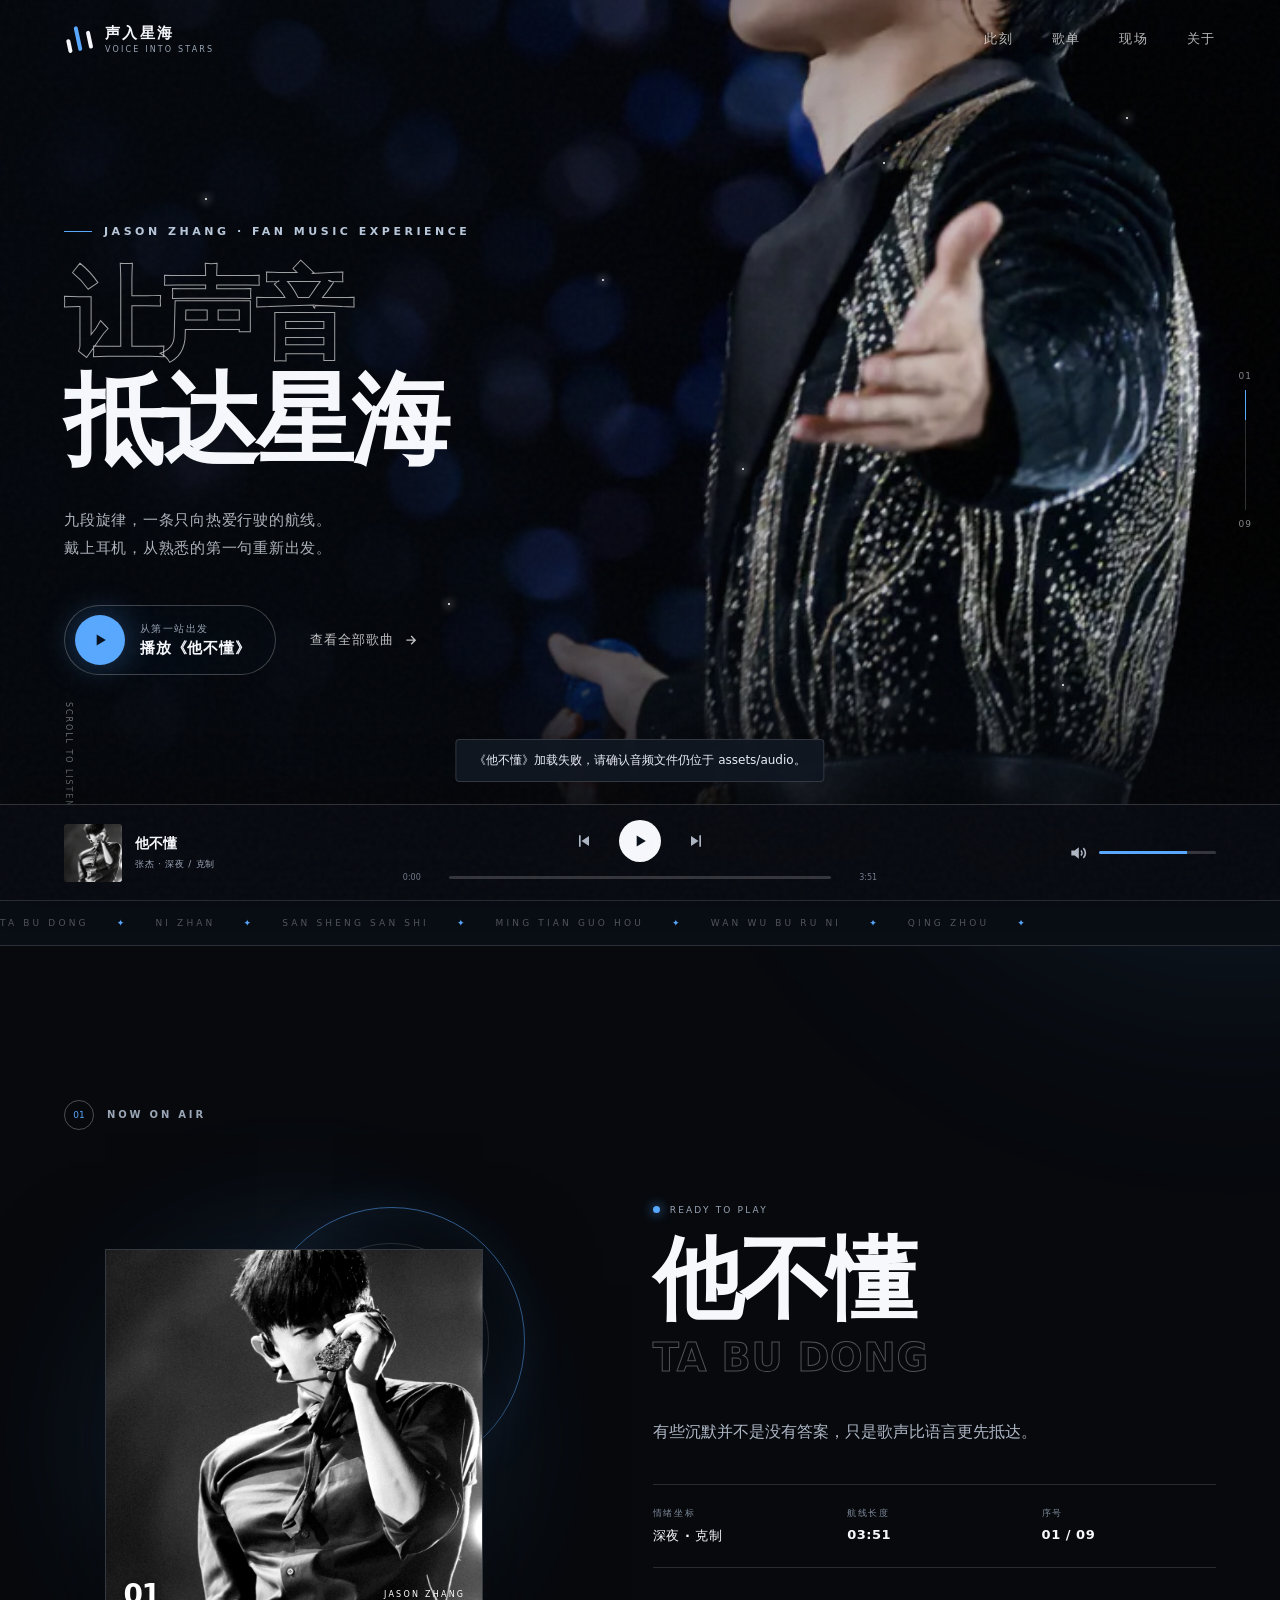
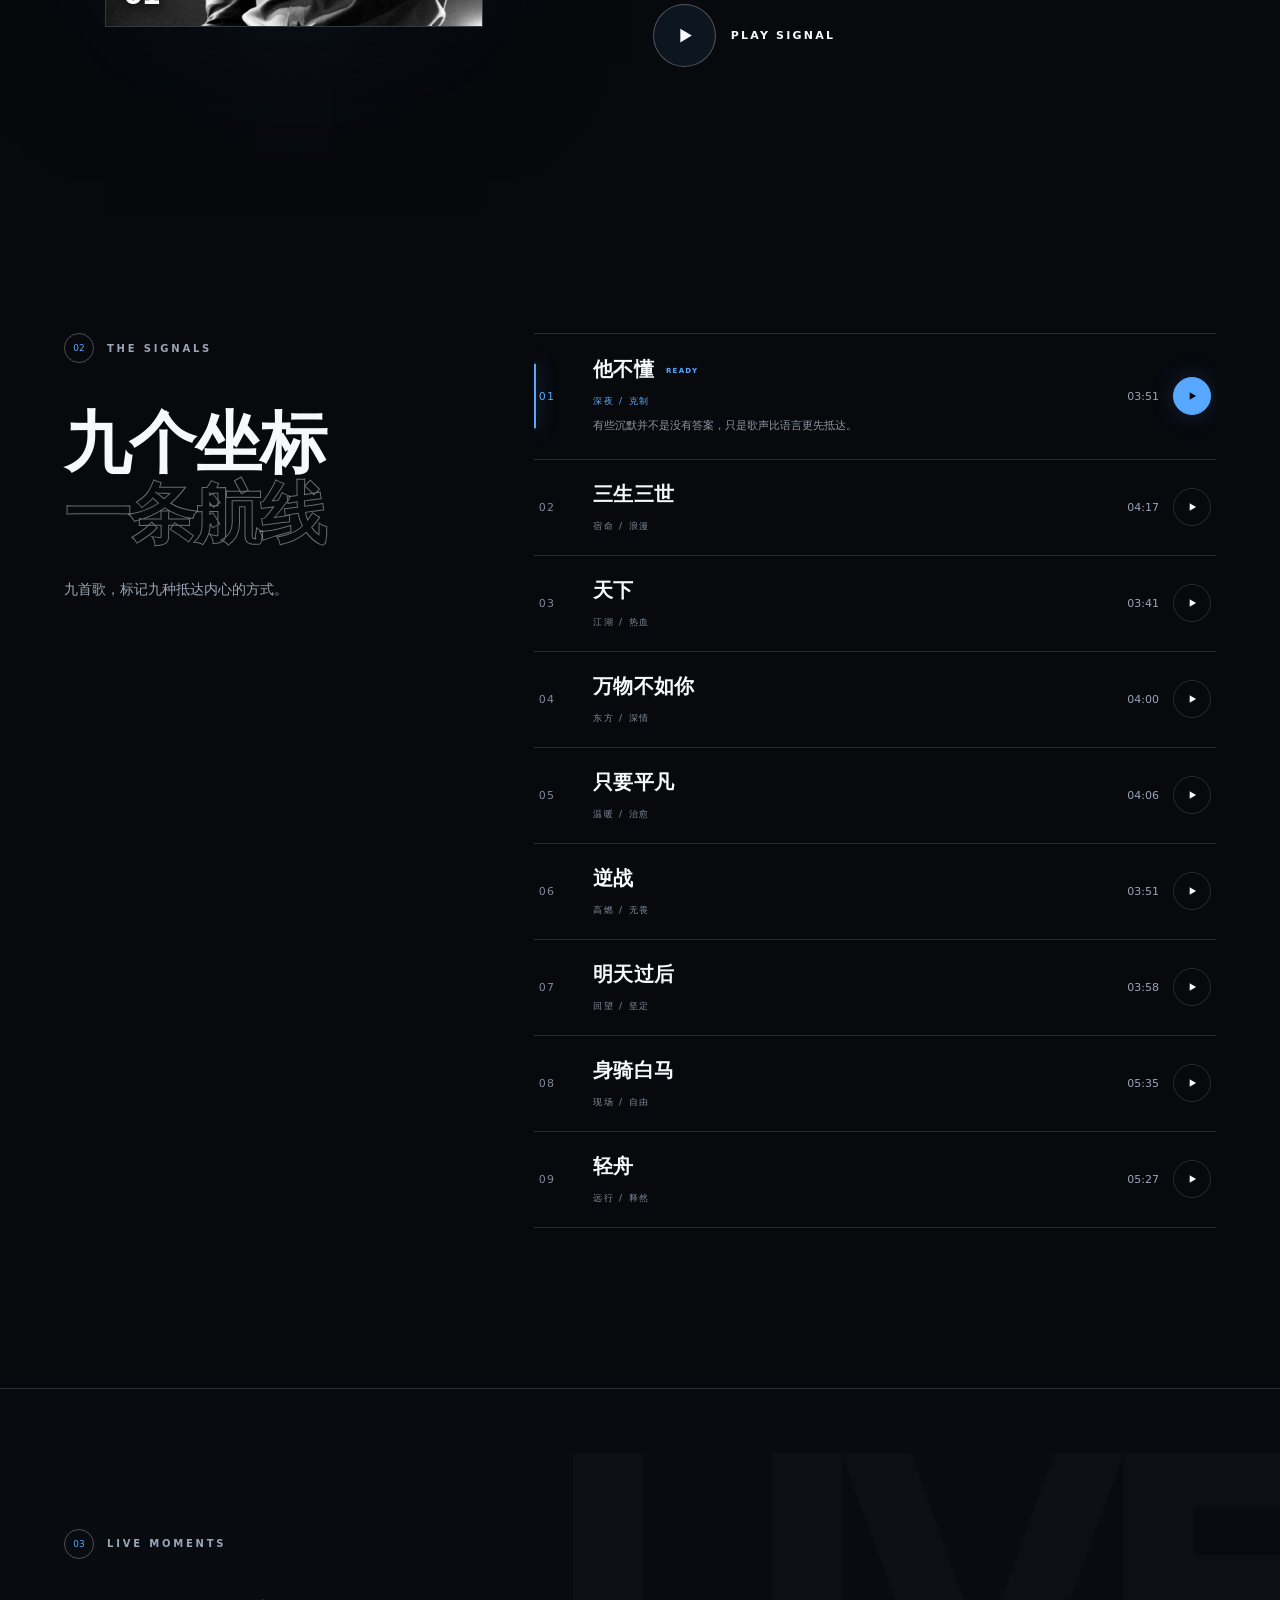
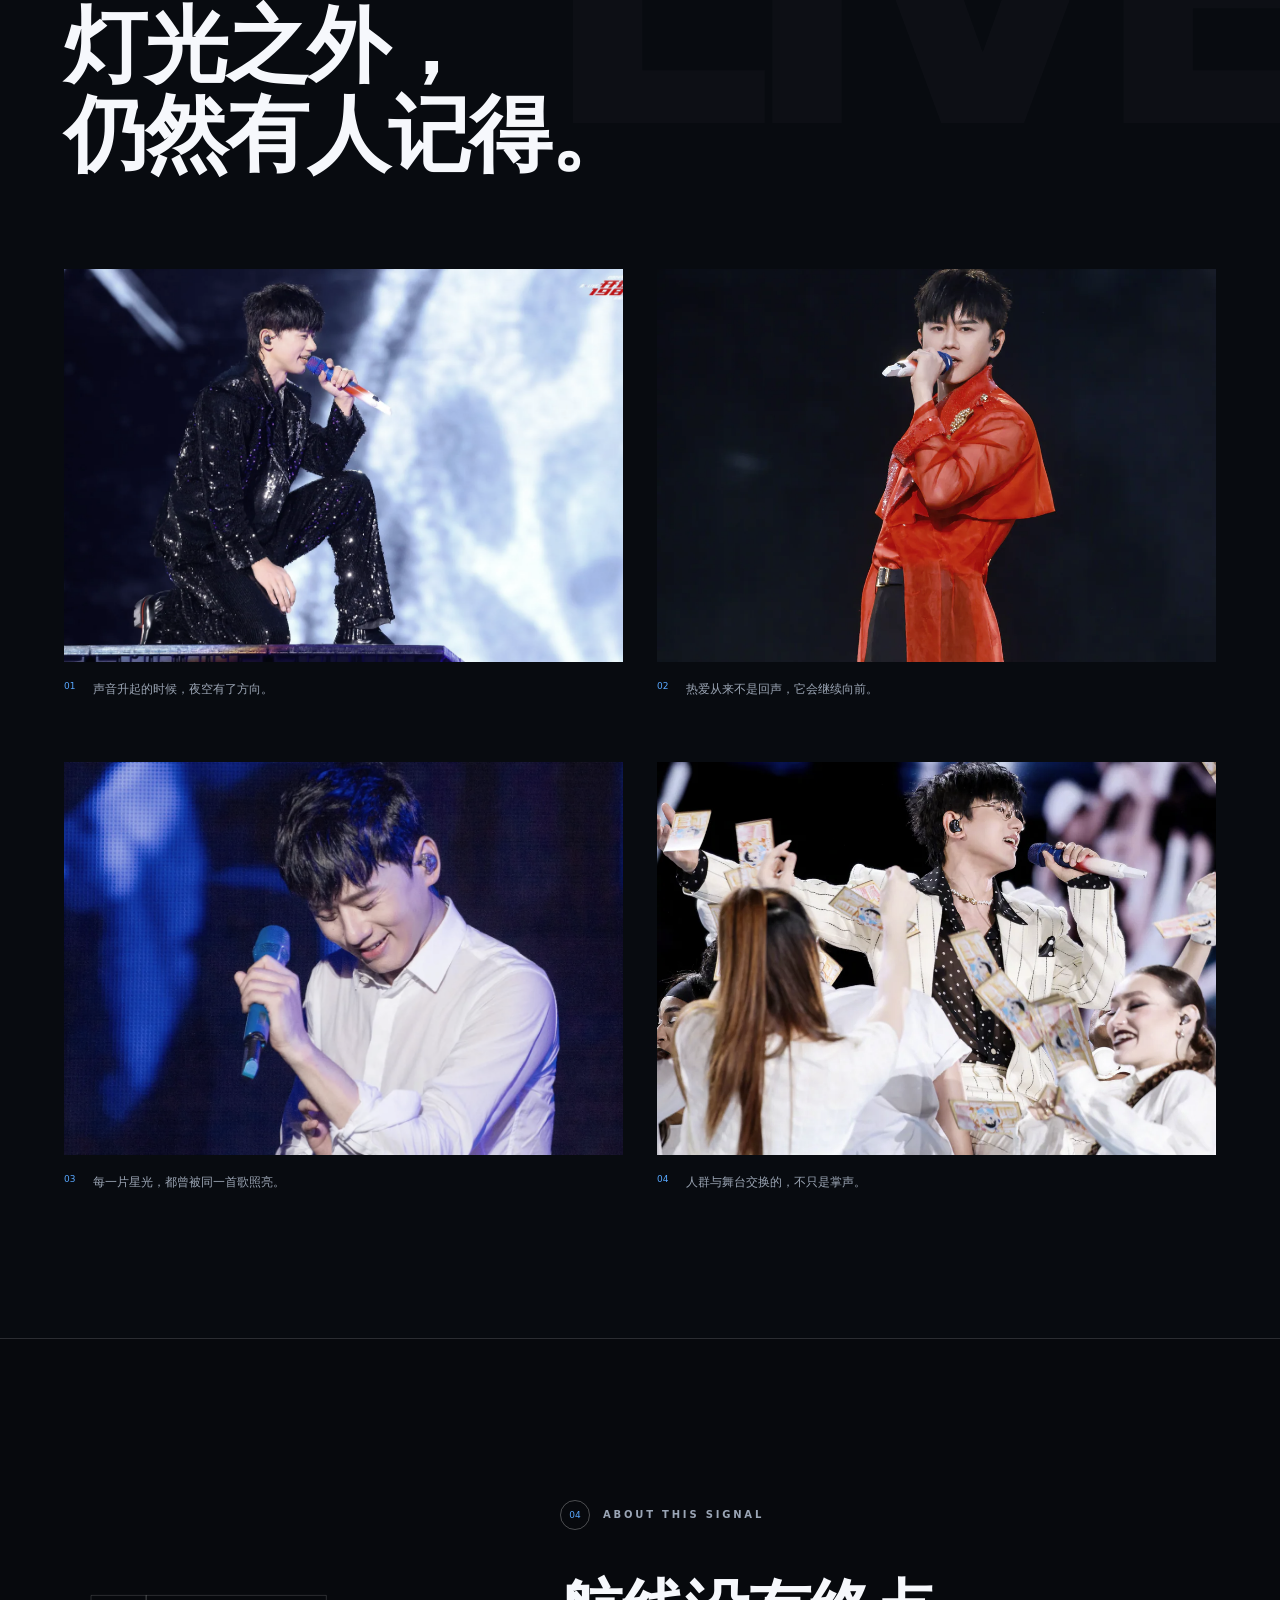
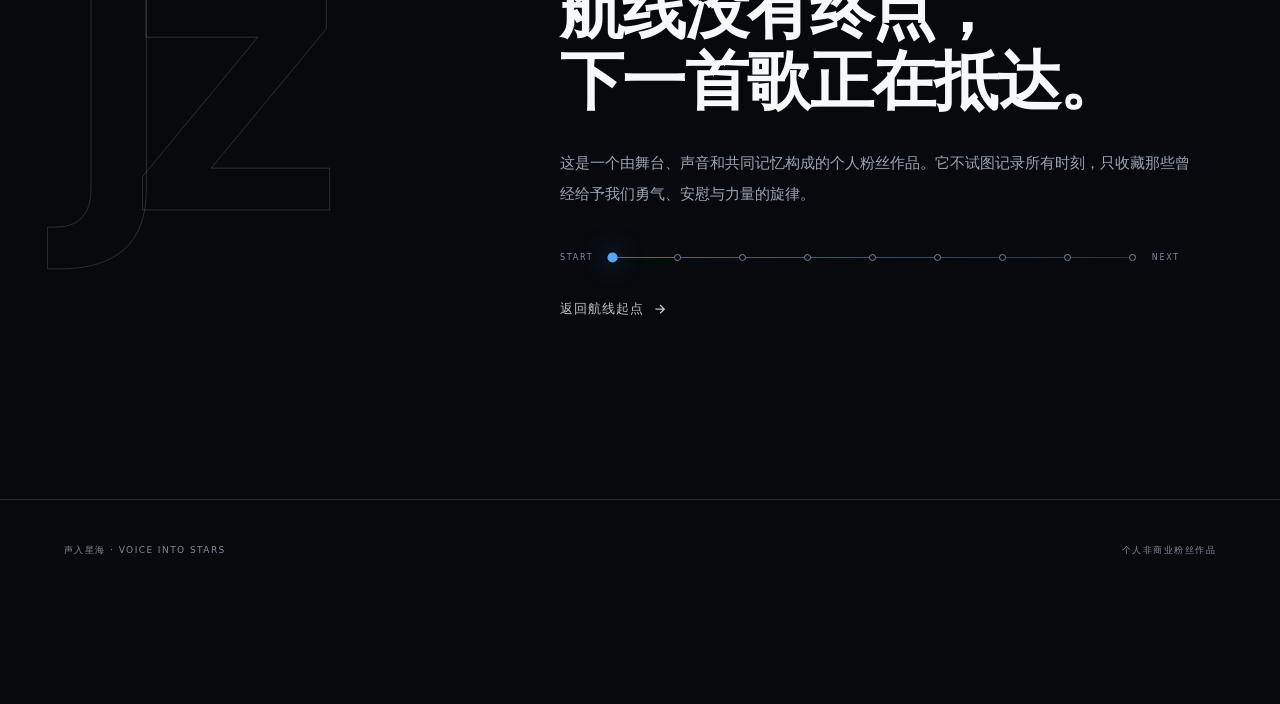
==== commit a7bfb1b1: "Add files via upload" ====
--- a/index.html
+++ b/index.html
@@ -9,7 +9,7 @@
     <link rel="icon" href="assets/favicon.svg" type="image/svg+xml" />
     <link rel="stylesheet" href="styles.css" />
   </head>
-  <body>
+  <body id="top">
     <svg class="svg-sprite" aria-hidden="true">
       <symbol id="i-play" viewBox="0 0 24 24"><path d="M8 5.4v13.2L19 12 8 5.4Z" /></symbol>
       <symbol id="i-pause" viewBox="0 0 24 24"><path d="M7 5h4v14H7V5Zm6 0h4v14h-4V5Z" /></symbol>
@@ -26,7 +26,7 @@
     <div class="ambient-glow" aria-hidden="true"></div>
     <canvas class="sound-wave" id="sound-wave" aria-hidden="true"></canvas>
 
-    <header class="site-header" id="top">
+    <header class="site-header">
       <a class="brand" href="#top" aria-label="返回首页">
         <span class="brand-mark" aria-hidden="true"><i></i><i></i><i></i></span>
         <span><strong>声入星海</strong><small>VOICE INTO STARS</small></span>
@@ -146,7 +146,7 @@
             </div>
             <span class="route-label">NEXT</span>
           </div>
-          <a href="#top" class="text-link">返回航线起点 <svg><use href="#i-arrow"></use></svg></a>
+          <a href="https://music.apple.com/cn/artist/%E5%BC%A0%E6%9D%B0/368669716" class="text-link" target="_blank" rel="noopener noreferrer">返回航线起点 <svg><use href="#i-arrow"></use></svg></a>
         </div>
       </section>
     </main>
